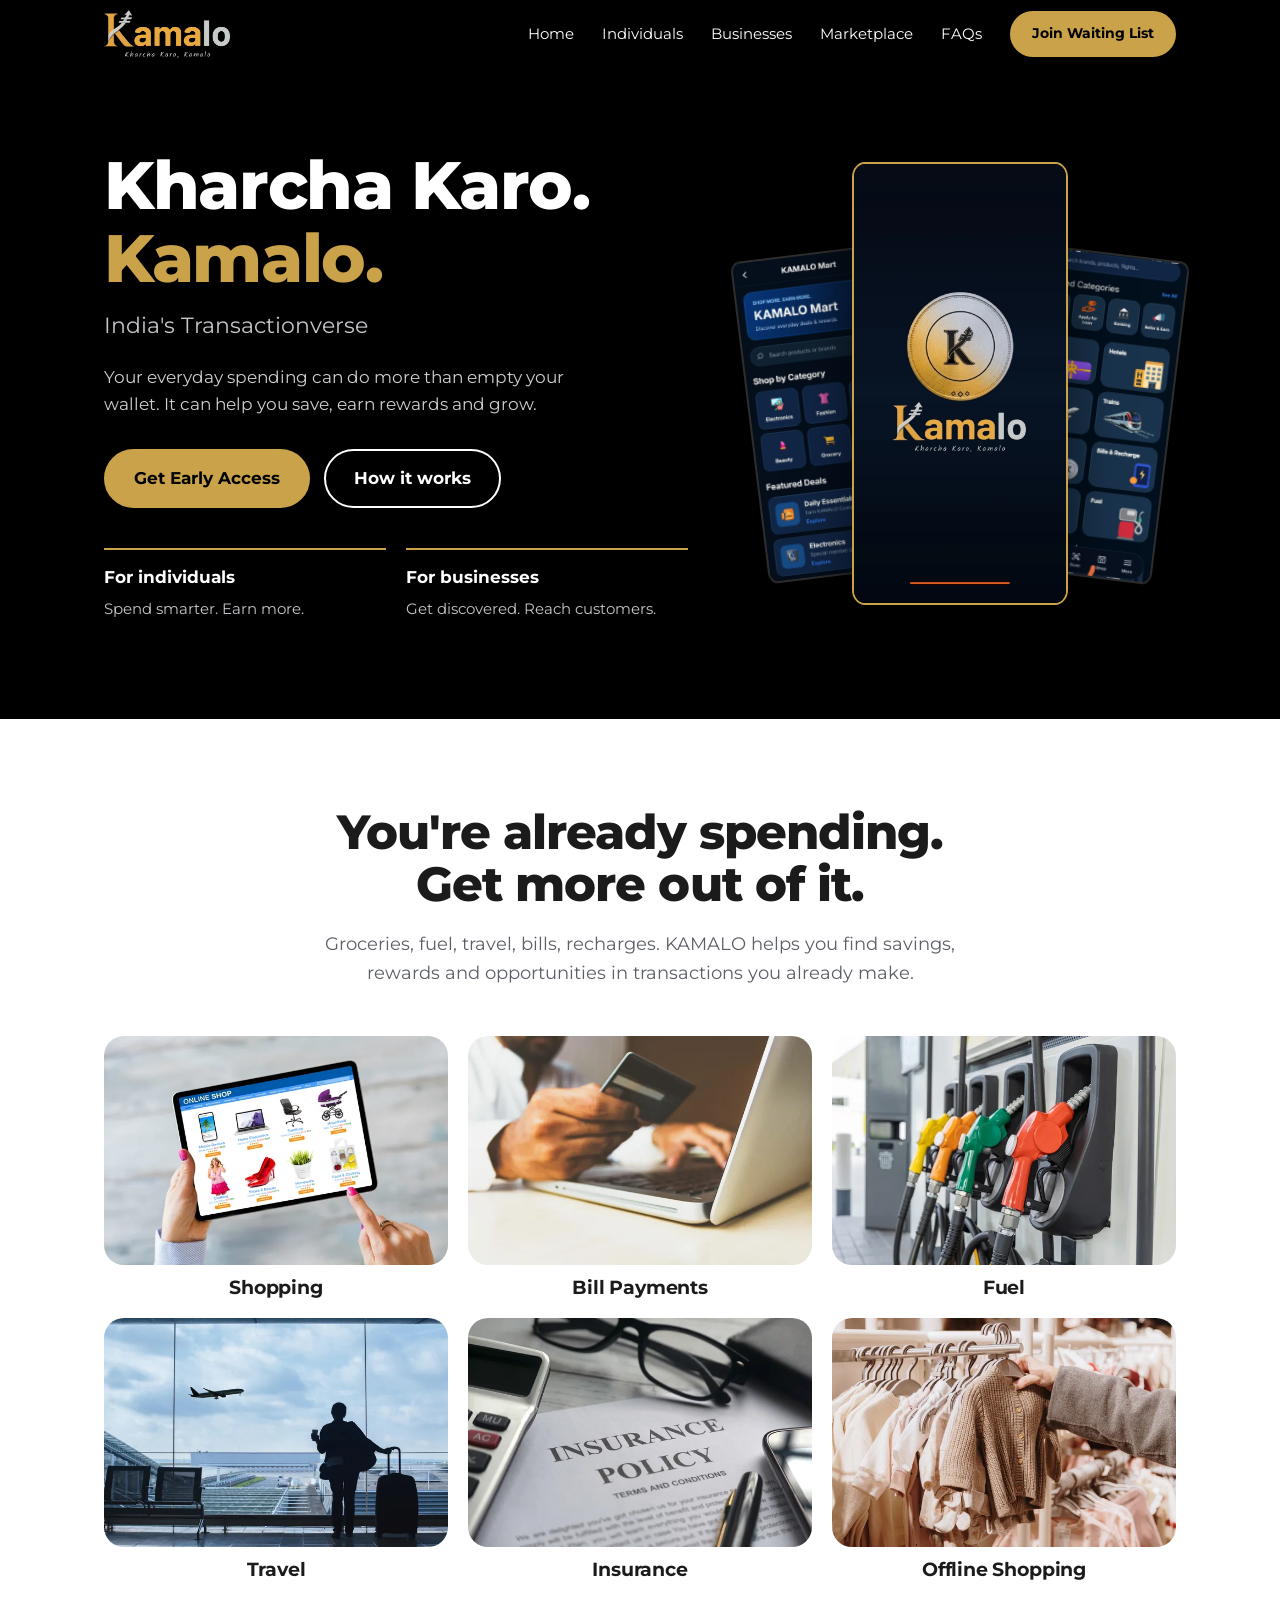
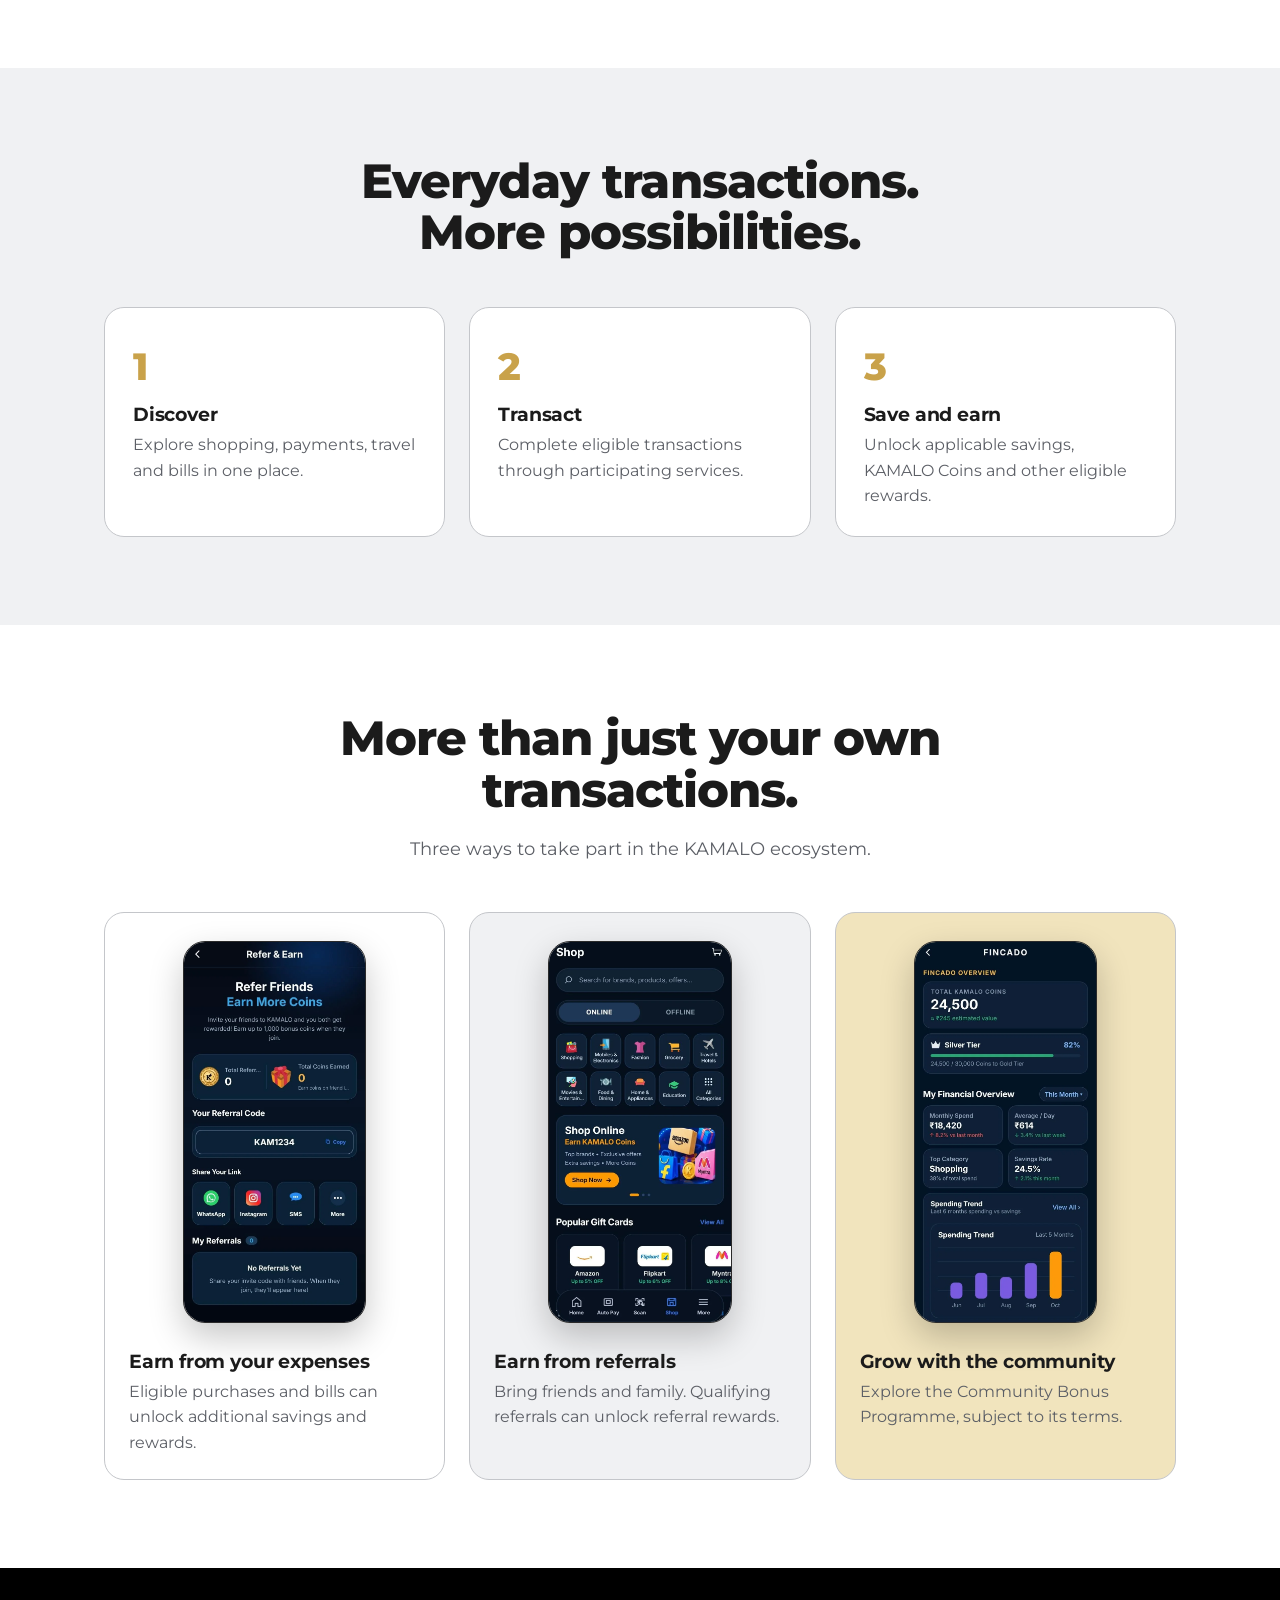
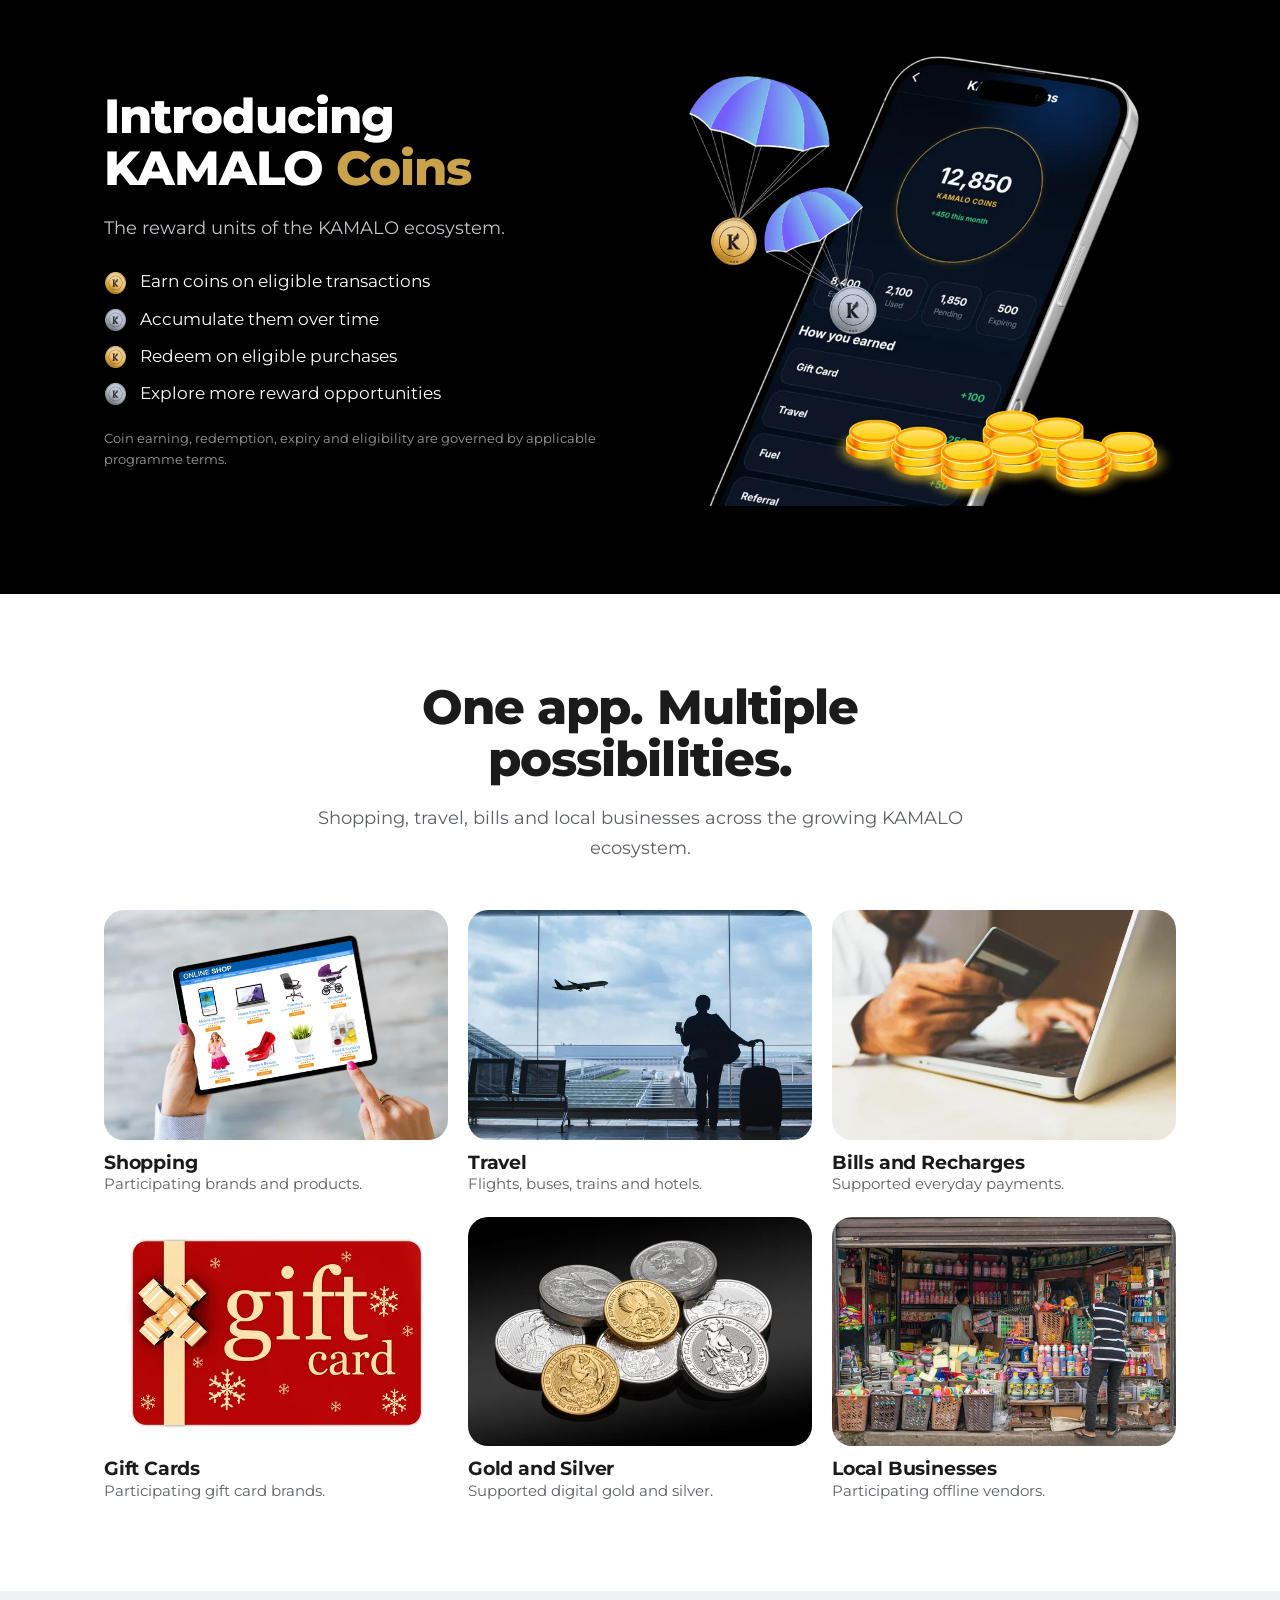
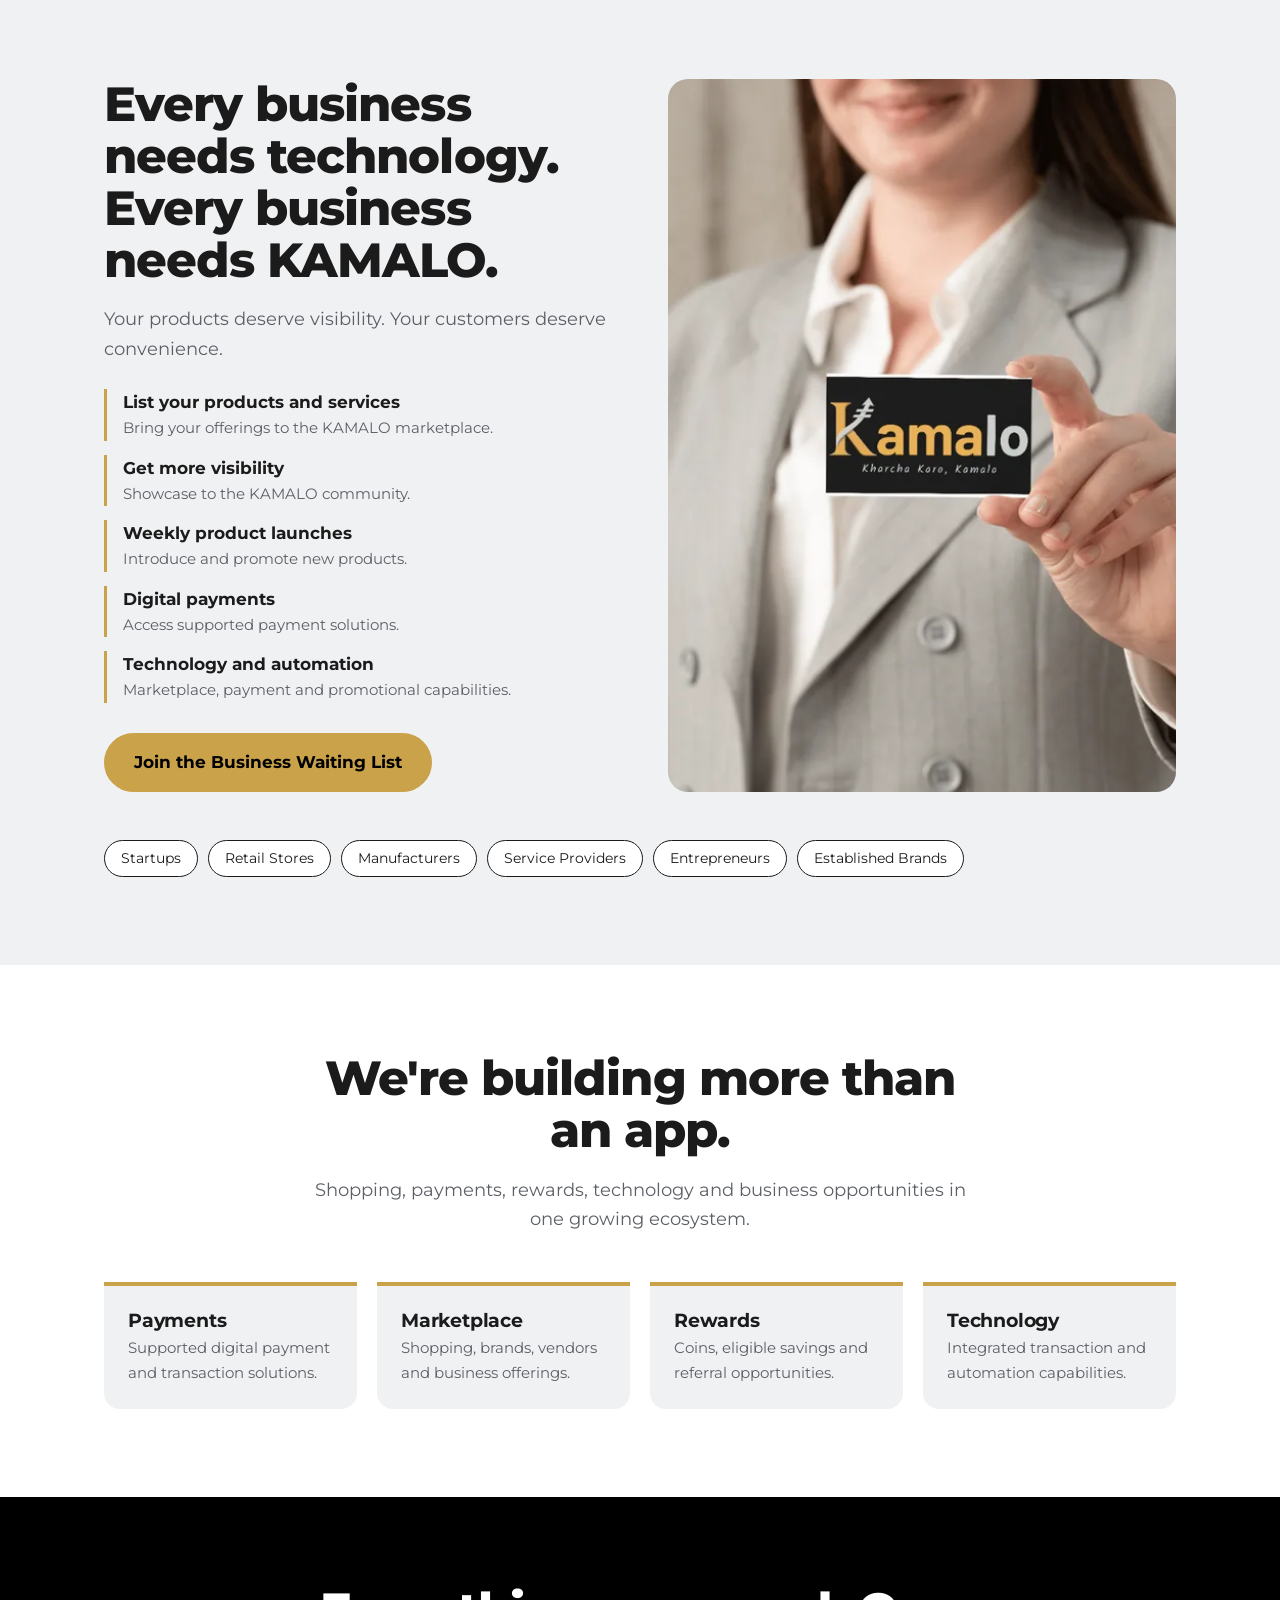
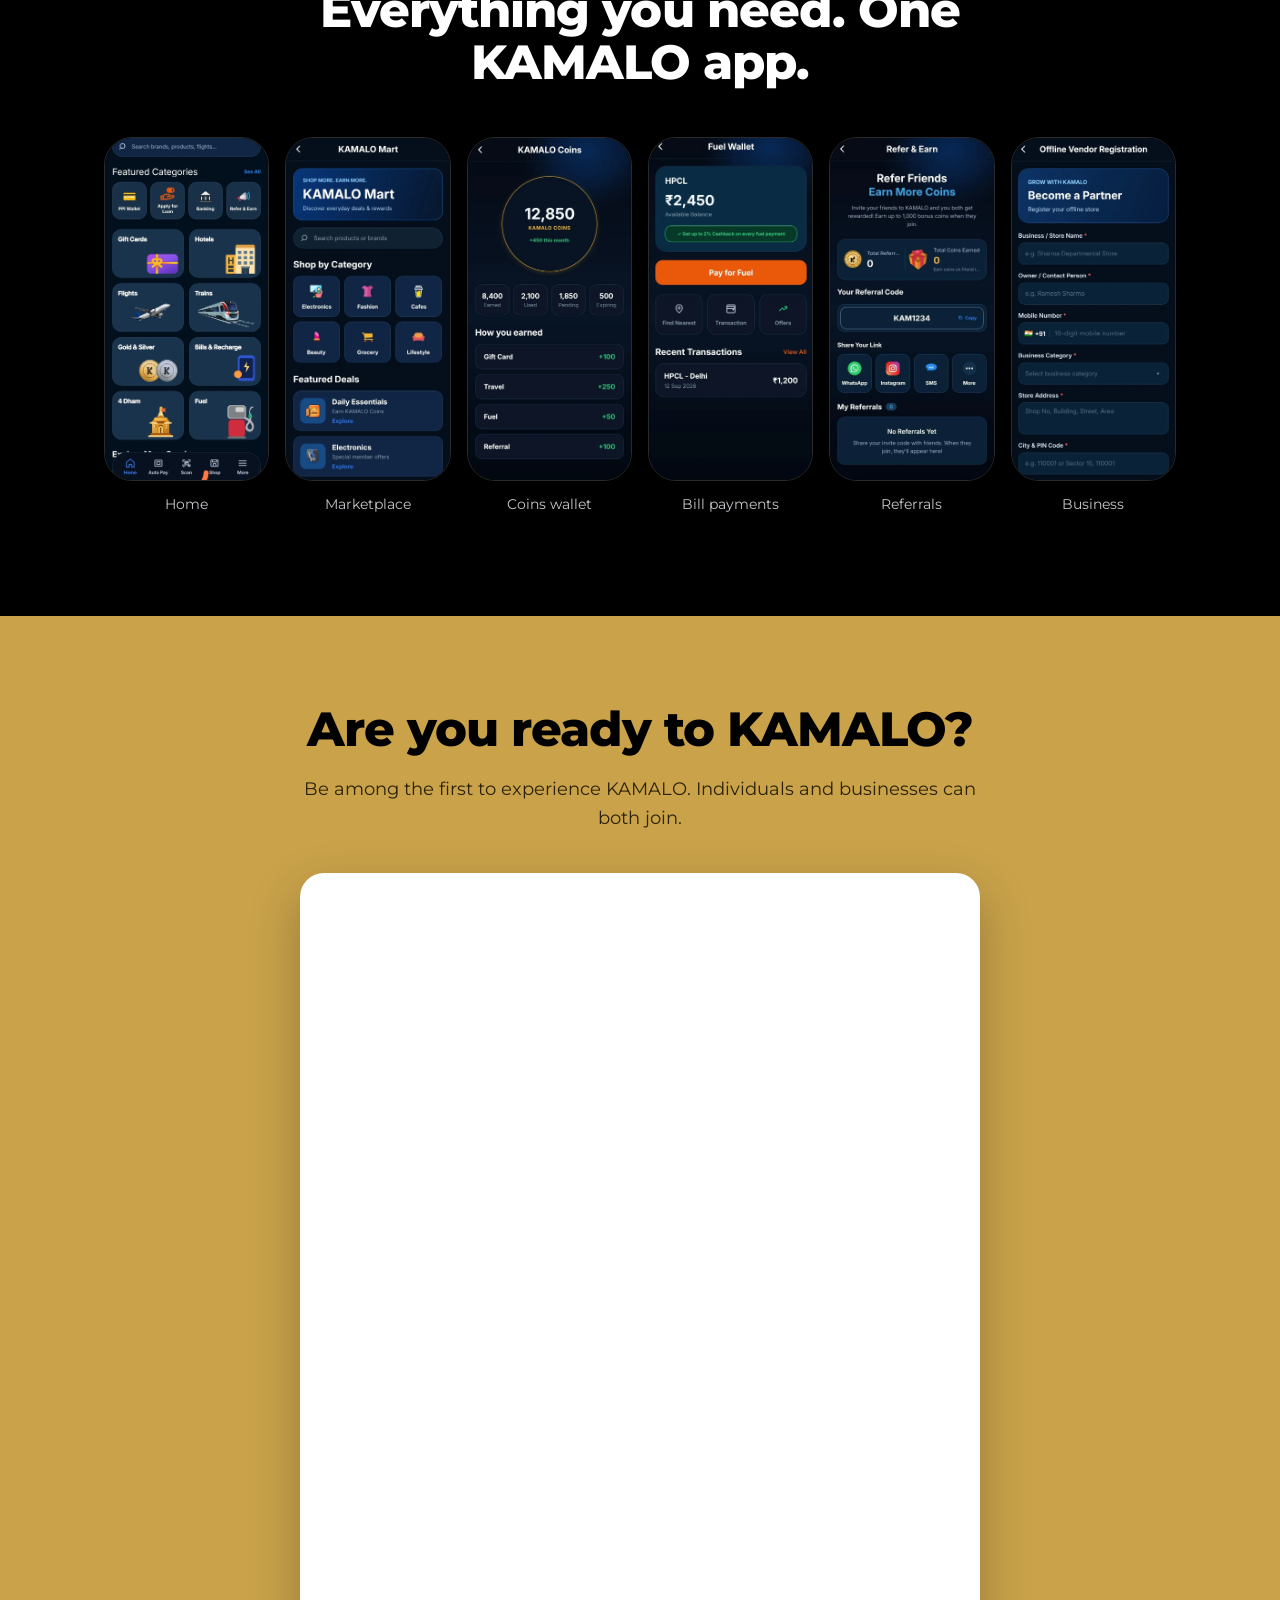
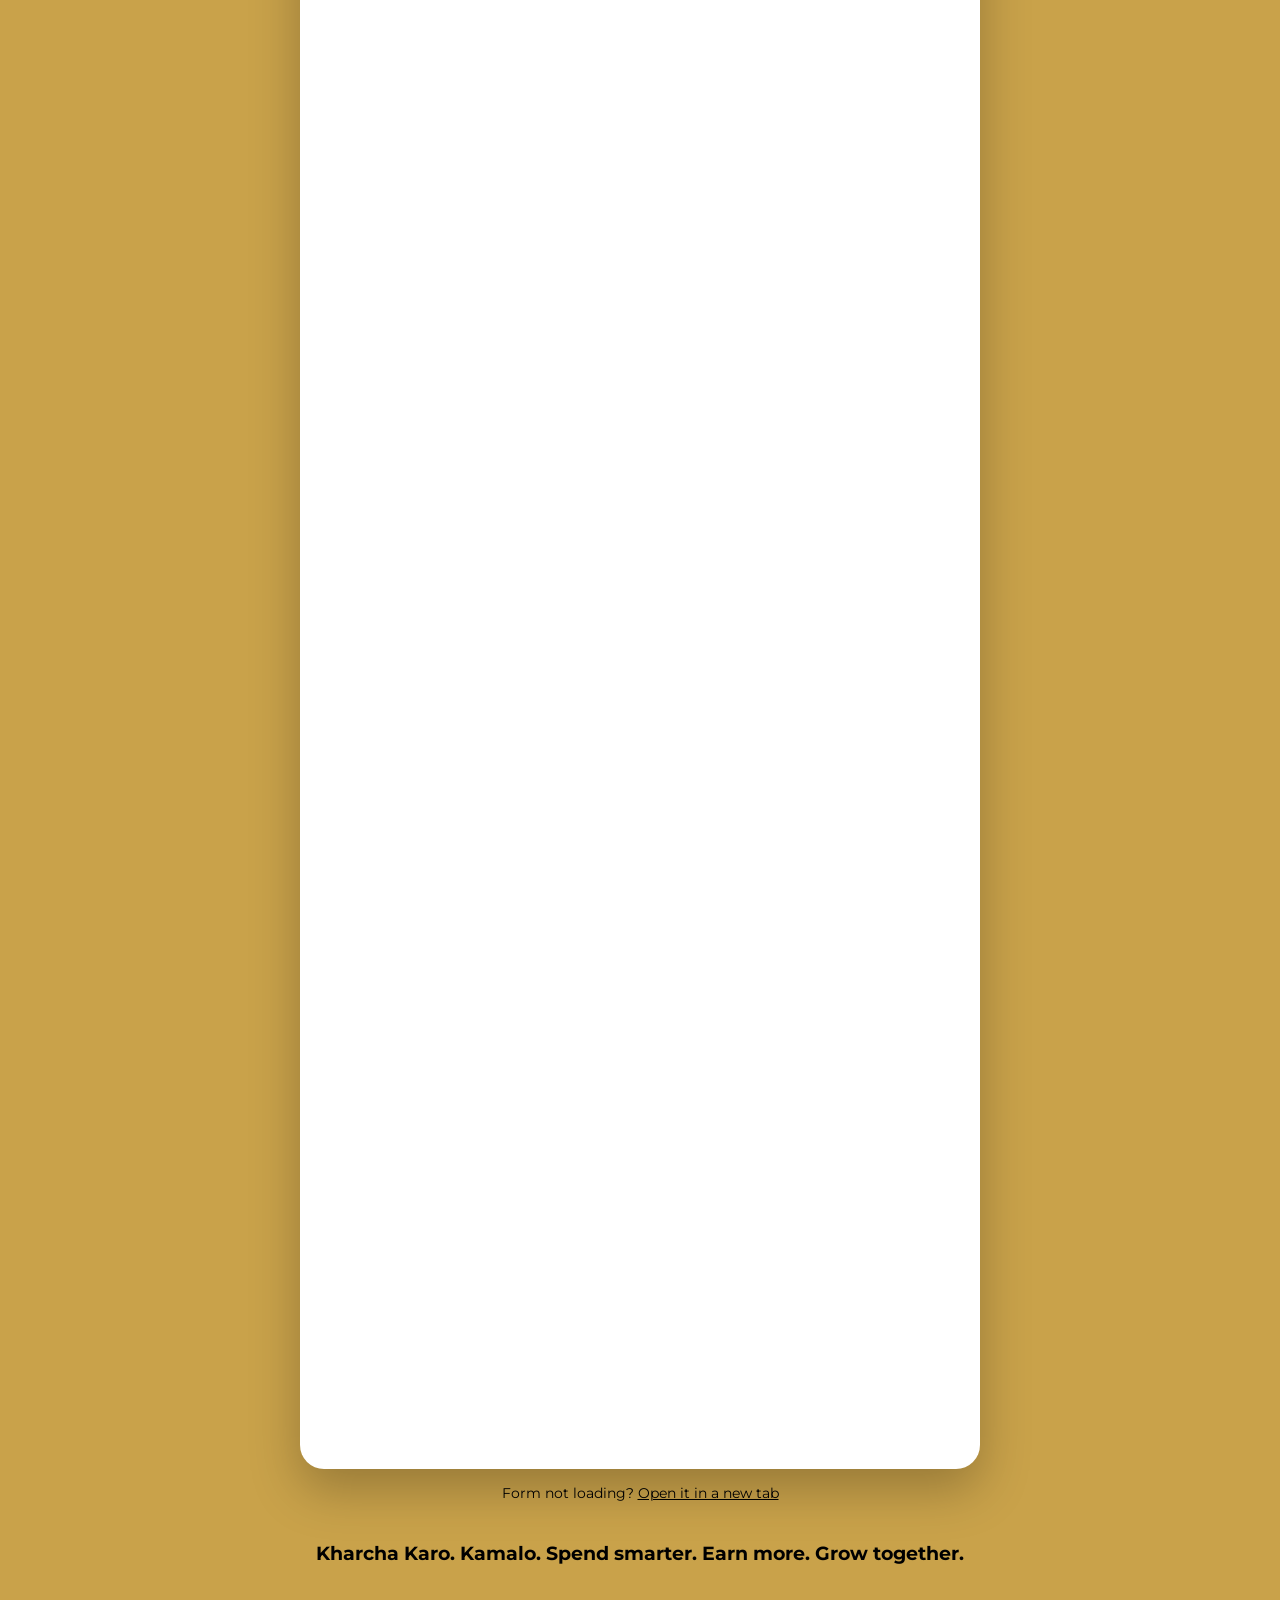
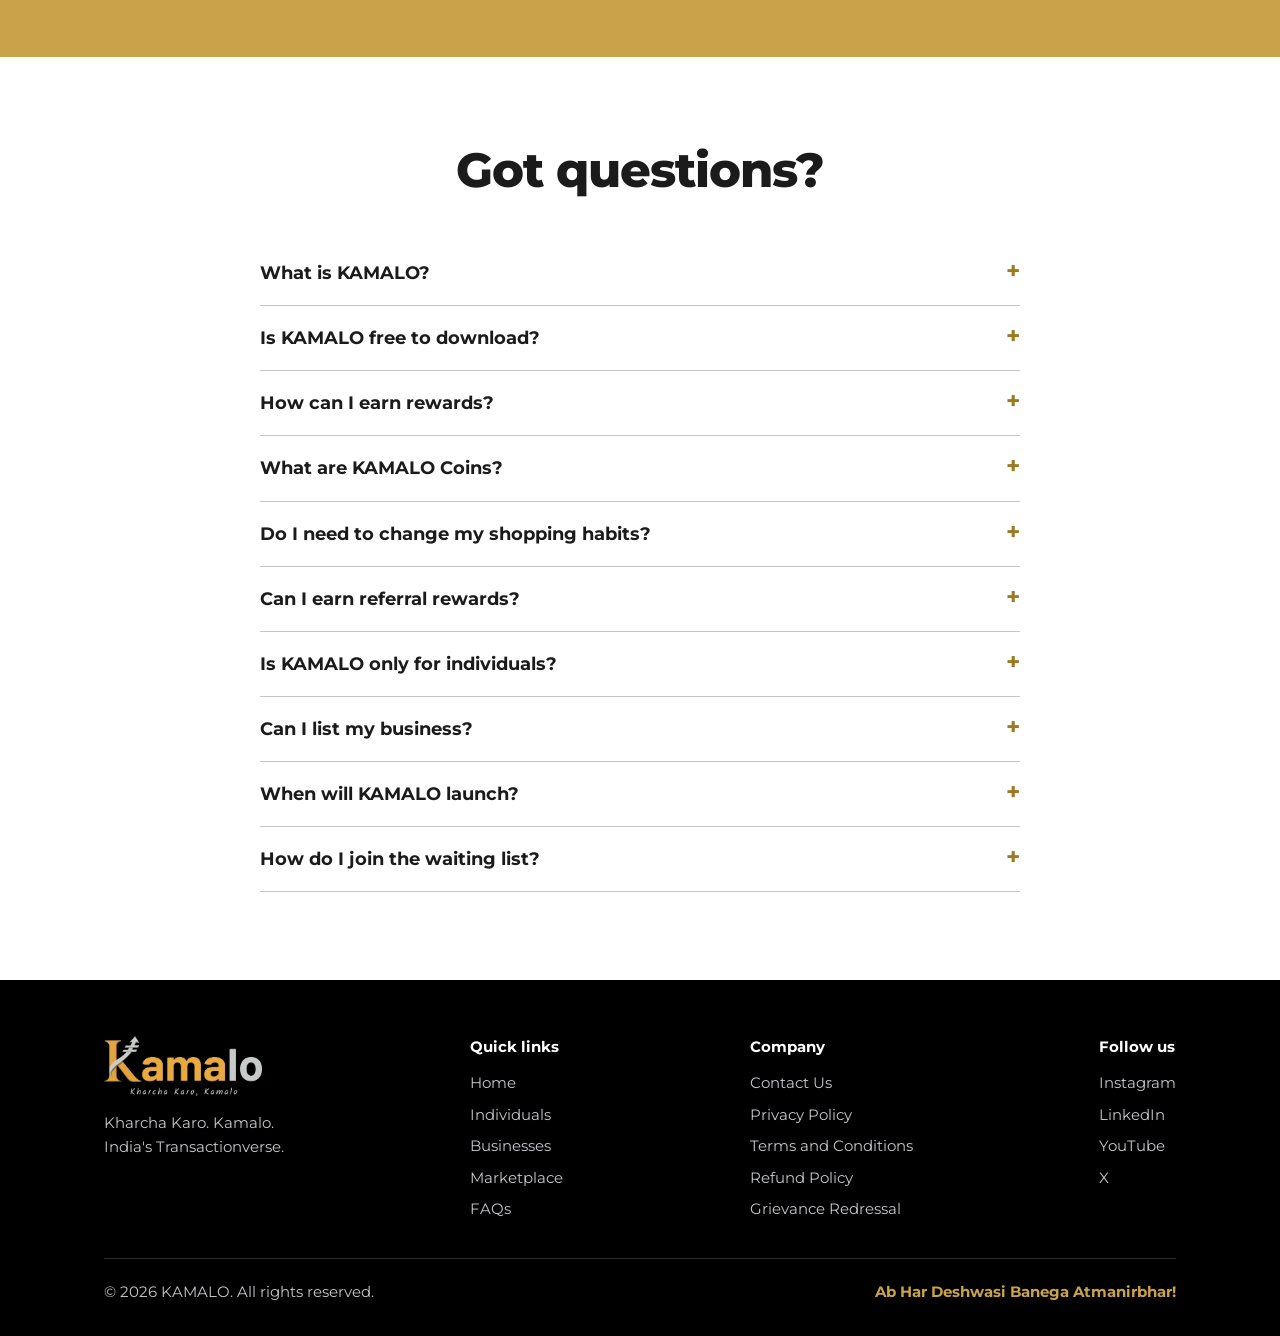
==== index.html @ 67b0d648 "Initial commit" ====
<!DOCTYPE html>
<html lang="en">
<head>
<meta charset="utf-8">
<meta name="viewport" content="width=device-width, initial-scale=1">
<title>KAMALO – Kharcha Karo. Kamalo.</title>
<meta name="description" content="KAMALO – India's Transactionverse. Join the waiting list.">
<meta name="theme-color" content="#000000">
<link rel="icon" href="assets/icons/favicon.ico" sizes="any">
<link rel="icon" type="image/png" sizes="32x32" href="assets/icons/favicon-32.png">
<link rel="icon" type="image/png" sizes="16x16" href="assets/icons/favicon-16.png">
<link rel="apple-touch-icon" href="assets/icons/apple-touch-icon.png">
<link rel="manifest" href="site.webmanifest">
<link rel="preconnect" href="https://fonts.googleapis.com">
<link rel="preconnect" href="https://fonts.gstatic.com" crossorigin>
<link href="https://fonts.googleapis.com/css2?family=Montserrat:wght@400;500;700;800&display=swap" rel="stylesheet">
<link rel="stylesheet" href="css/style.css">
</head>
<body>

<nav>
  <div class="wrap">
    <a href="#home" class="logo"><img src="assets/logo/logo.webp" alt="KAMALO – Kharcha Karo, Kamalo" width="127" height="48"></a>
    <ul>
      <li><a href="#home">Home</a></li>
      <li><a href="#individuals">Individuals</a></li>
      <li><a href="#businesses">Businesses</a></li>
      <li><a href="#marketplace">Marketplace</a></li>
      <li><a href="#faqs">FAQs</a></li>
      <li><a href="https://forms.gle/tkma7Py9DdzDe2rZ7" target="_blank" rel="noopener" class="btn">Join Waiting List</a></li>
    </ul>
  </div>
</nav>

<main>
<!-- HERO -->
<header class="hero dark" id="home">
  <div class="wrap grid">
    <div>
      <h1>Kharcha Karo. <span>Kamalo.</span></h1>
      <p class="sub">India's Transactionverse</p>
      <p>Your everyday spending can do more than empty your wallet. It can help you save, earn rewards and grow.</p>
      <div class="cta">
        <a href="https://forms.gle/tkma7Py9DdzDe2rZ7" target="_blank" rel="noopener" class="btn">Get Early Access</a>
        <a href="#how" class="btn ghost">How it works</a>
      </div>
      <div class="two">
        <div><b>For individuals</b><span>Spend smarter. Earn more.</span></div>
        <div><b>For businesses</b><span>Get discovered. Reach customers.</span></div>
      </div>
    </div>
    <div class="hero-phones">
      <img class="p p1" src="assets/images/screenshots/marketplace.webp" alt="KAMALO Mart screen" width="720" height="1521">
      <img class="p p3" src="assets/images/screenshots/home.webp" alt="KAMALO home screen" width="720" height="1526">
      <img class="p p2" src="assets/images/screenshots/splash.webp" alt="KAMALO app" width="720" height="1490">
    </div>
  </div>
</header>

<!-- BIG IDEA -->
<section id="individuals">
  <div class="wrap center">
    <h2>You're already spending. Get more out of it.</h2>
    <p class="lead">Groceries, fuel, travel, bills, recharges. KAMALO helps you find savings, rewards and opportunities in transactions you already make.</p>
    <div class="cats">
      <div class="cat"><img src="assets/images/services/online-shopping.webp" alt="Shopping" loading="lazy"><h3>Shopping</h3></div>
      <div class="cat"><img src="assets/images/services/bill-payments.webp" alt="Bill Payments" loading="lazy"><h3>Bill Payments</h3></div>
      <div class="cat"><img src="assets/images/services/fuel.webp" alt="Fuel" loading="lazy"><h3>Fuel</h3></div>
      <div class="cat"><img src="assets/images/services/travel.webp" alt="Travel" loading="lazy"><h3>Travel</h3></div>
      <div class="cat"><img src="assets/images/services/insurance.webp" alt="Insurance" loading="lazy"><h3>Insurance</h3></div>
      <div class="cat"><img src="assets/images/services/offline-shopping.webp" alt="Offline Shopping" loading="lazy"><h3>Offline Shopping</h3></div>
    </div>
  </div>
</section>

<!-- HOW IT WORKS -->
<section class="steps" id="how">
  <div class="wrap center">
    <h2>Everyday transactions. More possibilities.</h2>
    <div class="stepgrid" style="text-align:left">
      <div class="step"><i>1</i><h3>Discover</h3><p>Explore shopping, payments, travel and bills in one place.</p></div>
      <div class="step"><i>2</i><h3>Transact</h3><p>Complete eligible transactions through participating services.</p></div>
      <div class="step"><i>3</i><h3>Save and earn</h3><p>Unlock applicable savings, KAMALO Coins and other eligible rewards.</p></div>
    </div>
  </div>
</section>

<!-- THREE WAYS -->
<section>
  <div class="wrap center">
    <h2>More than just your own transactions.</h2>
    <p class="lead">Three ways to take part in the KAMALO ecosystem.</p>
    <div class="ways" style="text-align:left">
      <div class="way"><img src="assets/images/screenshots/refer-and-earn.webp" alt="Refer and Earn screen" width="720" height="1500" loading="lazy"><div class="t"><h3>Earn from your expenses</h3><p>Eligible purchases and bills can unlock additional savings and rewards.</p></div></div>
      <div class="way"><img src="assets/images/screenshots/shop.webp" alt="KAMALO shop screen" width="720" height="1500" loading="lazy"><div class="t"><h3>Earn from referrals</h3><p>Bring friends and family. Qualifying referrals can unlock referral rewards.</p></div></div>
      <div class="way"><img src="assets/images/screenshots/fincado.webp" alt="Fincado financial overview screen" width="720" height="1500" loading="lazy"><div class="t"><h3>Grow with the community</h3><p>Explore the Community Bonus Programme, subject to its terms.</p></div></div>
    </div>
  </div>
</section>

<!-- COINS -->
<section class="coins dark">
  <div class="wrap grid">
    <div>
      <h2>Introducing KAMALO <span>Coins</span></h2>
      <p class="lead">The reward units of the KAMALO ecosystem.</p>
      <ul class="ticks">
        <li>Earn coins on eligible transactions</li>
        <li>Accumulate them over time</li>
        <li>Redeem on eligible purchases</li>
        <li>Explore more reward opportunities</li>
      </ul>
      <p class="fine">Coin earning, redemption, expiry and eligibility are governed by applicable programme terms.</p>
    </div>
    <img class="coin-art" src="assets/images/sections/coins-illustration.webp" alt="KAMALO Coins on the app wallet" loading="lazy">
  </div>
</section>

<!-- MARKETPLACE -->
<section id="marketplace">
  <div class="wrap center">
    <h2>One app. Multiple possibilities.</h2>
    <p class="lead">Shopping, travel, bills and local businesses across the growing KAMALO ecosystem.</p>
    <div class="mkt">
      <div><img src="assets/images/services/online-shopping.webp" alt="Shopping" loading="lazy"><h3>Shopping</h3><p>Participating brands and products.</p></div>
      <div><img src="assets/images/services/travel.webp" alt="Travel" loading="lazy"><h3>Travel</h3><p>Flights, buses, trains and hotels.</p></div>
      <div><img src="assets/images/services/bill-payments.webp" alt="Bills and Recharges" loading="lazy"><h3>Bills and Recharges</h3><p>Supported everyday payments.</p></div>
      <div><img src="assets/images/services/gift-cards.webp" alt="Gift Cards" loading="lazy"><h3>Gift Cards</h3><p>Participating gift card brands.</p></div>
      <div><img src="assets/images/services/gold-silver.webp" alt="Gold and Silver" loading="lazy"><h3>Gold and Silver</h3><p>Supported digital gold and silver.</p></div>
      <div><img src="assets/images/services/local-business.webp" alt="Local Businesses" loading="lazy"><h3>Local Businesses</h3><p>Participating offline vendors.</p></div>
    </div>
  </div>
</section>

<!-- BUSINESSES -->
<section class="biz" id="businesses">
  <div class="wrap">
    <div class="grid">
      <div>
        <h2>Every business needs technology. Every business needs KAMALO.</h2>
        <p class="lead">Your products deserve visibility. Your customers deserve convenience.</p>
        <ul class="bl">
          <li><b>List your products and services</b><span>Bring your offerings to the KAMALO marketplace.</span></li>
          <li><b>Get more visibility</b><span>Showcase to the KAMALO community.</span></li>
          <li><b>Weekly product launches</b><span>Introduce and promote new products.</span></li>
          <li><b>Digital payments</b><span>Access supported payment solutions.</span></li>
          <li><b>Technology and automation</b><span>Marketplace, payment and promotional capabilities.</span></li>
        </ul>
        <p style="margin-top:30px"><a href="https://forms.gle/tkma7Py9DdzDe2rZ7" target="_blank" rel="noopener" class="btn">Join the Business Waiting List</a></p>
      </div>
      <img class="biz-img" src="assets/images/sections/business-owner.webp" alt="Business owner holding a KAMALO card" loading="lazy">
    </div>
    <div class="tags">
      <span>Startups</span><span>Retail Stores</span><span>Manufacturers</span><span>Service Providers</span><span>Entrepreneurs</span><span>Established Brands</span>
    </div>
  </div>
</section>

<!-- WHY -->
<section>
  <div class="wrap center">
    <h2>We're building more than an app.</h2>
    <p class="lead">Shopping, payments, rewards, technology and business opportunities in one growing ecosystem.</p>
    <div class="pillars" style="text-align:left">
      <div class="pillar"><h3>Payments</h3><p>Supported digital payment and transaction solutions.</p></div>
      <div class="pillar"><h3>Marketplace</h3><p>Shopping, brands, vendors and business offerings.</p></div>
      <div class="pillar"><h3>Rewards</h3><p>Coins, eligible savings and referral opportunities.</p></div>
      <div class="pillar"><h3>Technology</h3><p>Integrated transaction and automation capabilities.</p></div>
    </div>
  </div>
</section>

<!-- APP SHOWCASE -->
<section class="showcase dark">
  <div class="wrap center">
    <h2>Everything you need. One KAMALO app.</h2>
    <div class="phones">
      <div class="phone"><img src="assets/images/screenshots/home.webp" alt="Home screen" width="720" height="1500" loading="lazy">Home</div>
      <div class="phone"><img src="assets/images/screenshots/marketplace.webp" alt="Marketplace screen" width="720" height="1500" loading="lazy">Marketplace</div>
      <div class="phone"><img src="assets/images/screenshots/coins-wallet.webp" alt="Coins wallet screen" width="720" height="1500" loading="lazy">Coins wallet</div>
      <div class="phone"><img src="assets/images/screenshots/bill-payment.webp" alt="Bill payments screen" width="720" height="1500" loading="lazy">Bill payments</div>
      <div class="phone"><img src="assets/images/screenshots/refer-and-earn.webp" alt="Referrals screen" width="720" height="1500" loading="lazy">Referrals</div>
      <div class="phone"><img src="assets/images/screenshots/business-vendor.webp" alt="Business screen" width="720" height="1500" loading="lazy">Business</div>
    </div>
  </div>
</section>

<!-- JOIN -->
<section class="join" id="join">
  <div class="wrap center">
    <h2>Are you ready to KAMALO?</h2>
    <p class="lead">Be among the first to experience KAMALO. Individuals and businesses can both join.</p>
    <div class="formcard">
      <iframe src="https://docs.google.com/forms/d/e/1FAIpQLSchPHztyqHpjsd-oFa03iCa9Rmhkdvzzq2wJRzVkqLE3O0q4g/viewform?embedded=true" title="KAMALO waiting list form" loading="lazy">Loading…</iframe>
    </div>
    <p class="alt">Form not loading? <a href="https://forms.gle/tkma7Py9DdzDe2rZ7" target="_blank" rel="noopener">Open it in a new tab</a></p>
    <p class="tag">Kharcha Karo. Kamalo. Spend smarter. Earn more. Grow together.</p>
  </div>
</section>

<!-- FAQ -->
<section id="faqs">
  <div class="wrap center">
    <h2>Got questions?</h2>
    <div class="faq" style="text-align:left">
      <details><summary>What is KAMALO?</summary><p>KAMALO is India's Transactionverse: one ecosystem for shopping, payments, rewards and business opportunities.</p></details>
      <details><summary>Is KAMALO free to download?</summary><p>Joining the waiting list is free. Details will be shared at launch.</p></details>
      <details><summary>How can I earn rewards?</summary><p>Eligible transactions on participating services can unlock savings, KAMALO Coins and other rewards, subject to programme terms.</p></details>
      <details><summary>What are KAMALO Coins?</summary><p>Reward units you can earn on eligible activity and redeem on qualifying purchases. Earning, redemption and expiry follow applicable terms.</p></details>
      <details><summary>Do I need to change my shopping habits?</summary><p>No. KAMALO is built around transactions you already make.</p></details>
      <details><summary>Can I earn referral rewards?</summary><p>Qualifying referrals can unlock referral rewards, subject to programme terms.</p></details>
      <details><summary>Is KAMALO only for individuals?</summary><p>No. Startups, shops, manufacturers, service providers and established brands can join too.</p></details>
      <details><summary>Can I list my business?</summary><p>Yes. Join the waiting list as a business and we'll reach out as onboarding opens.</p></details>
      <details><summary>When will KAMALO launch?</summary><p>Launch details will be shared with waiting-list members first.</p></details>
      <details><summary>How do I join the waiting list?</summary><p>Fill in the form above. It takes less than a minute.</p></details>
    </div>
  </div>
</section>

</main>

<!-- FOOTER -->
<footer>
  <div class="wrap">
    <div class="top">
      <div>
        <a href="#home" class="logo"><img src="assets/logo/logo.webp" alt="KAMALO" width="127" height="48"></a>
        <p class="tl">Kharcha Karo. Kamalo.<br>India's Transactionverse.</p>
      </div>
      <div>
        <h4>Quick links</h4>
        <ul>
          <li><a href="#home">Home</a></li>
          <li><a href="#individuals">Individuals</a></li>
          <li><a href="#businesses">Businesses</a></li>
          <li><a href="#marketplace">Marketplace</a></li>
          <li><a href="#faqs">FAQs</a></li>
        </ul>
      </div>
      <div>
        <h4>Company</h4>
                <ul>
          <li><a href="pages/contact.html">Contact Us</a></li>
          <li><a href="pages/privacy-policy.html">Privacy Policy</a></li>
          <li><a href="pages/terms-and-conditions.html">Terms and Conditions</a></li>
          <li><a href="pages/refund-policy.html">Refund Policy</a></li>
          <li><a href="pages/grievance-redressal.html">Grievance Redressal</a></li>
        </ul>
      </div>
      <div>
        <h4>Follow us</h4>
        <ul>
          <li><a href="https://www.instagram.com/kamalgirdhar/" target="_blank" rel="noopener">Instagram</a></li>
          <li><a href="https://www.linkedin.com/in/kamal-girdhar/" target="_blank" rel="noopener">LinkedIn</a></li>
          <li><a href="https://www.youtube.com/@thekamalgirdhar" target="_blank" rel="noopener">YouTube</a></li>
          <li><a href="https://x.com/kamalgirdhar" target="_blank" rel="noopener">X</a></li>
        </ul>
      </div>
    </div>
    <div class="bot">
      <span>© <span id="year">2026</span> KAMALO. All rights reserved.</span>
      <b>Ab Har Deshwasi Banega Atmanirbhar!</b>
    </div>
  </div>
</footer>

<script src="js/script.js" defer></script>
</body>
</html>
---- css/style.css ----
:root{
  --gold:#C9A24A; --gold-d:#9C7A24; --gold-l:#F1E4BD;
  --silver:#C4C6CA; --silver-l:#F0F1F3;
  --black:#000; --white:#fff; --ink:#1b1b1b; --mute:#5c5f66;
  --head:"Montserrat","Helvetica Neue",Arial,sans-serif;
  --body:"Montserrat","Helvetica Neue",Arial,sans-serif;
}
*{box-sizing:border-box;margin:0;padding:0}
html{scroll-behavior:smooth;scroll-padding-top:72px}
body{font-family:var(--body);color:var(--ink);background:var(--white);line-height:1.6;font-size:17px}
img{max-width:100%;height:auto;display:block}
a{color:inherit;text-decoration:none}
:focus-visible{outline:3px solid var(--gold);outline-offset:3px}
.wrap{max-width:1120px;margin:0 auto;padding:0 24px}
section{padding:88px 0}
h1,h2,h3{font-family:var(--head);line-height:1.08;letter-spacing:-.02em}
h1{font-size:clamp(2.2rem,5.4vw,4.2rem);font-weight:800}
h2{font-size:clamp(1.9rem,4vw,3rem);font-weight:800;max-width:20ch}
h3{font-size:1.2rem;font-weight:700;letter-spacing:-.01em}
p.lead{font-size:1.15rem;color:var(--mute);max-width:56ch;margin-top:18px}
.center{text-align:center}.center h2,.center p.lead{margin-left:auto;margin-right:auto}

/* buttons */
.btn{display:inline-block;background:var(--gold);color:var(--black);font-weight:700;padding:14px 28px;border-radius:999px;border:2px solid var(--gold);transition:background .2s,color .2s}
.btn:hover{background:var(--black);color:var(--gold)}
.btn.ghost{background:transparent;color:inherit;border-color:currentColor}
.btn.ghost:hover{background:var(--gold);color:var(--black);border-color:var(--gold)}

/* nav */
nav{position:sticky;top:0;z-index:10;background:var(--black);color:var(--white)}
nav .wrap{display:flex;align-items:center;justify-content:space-between;height:68px}
.logo{display:inline-block;line-height:0}
.logo img{height:48px;width:auto}
nav ul{display:flex;gap:28px;list-style:none;align-items:center;font-size:.95rem}
nav ul a:not(.btn):hover{color:var(--gold)}
nav .btn{padding:9px 20px;font-size:.9rem}
@media(max-width:860px){nav ul li:not(:last-child){display:none}}


/* hero */
.hero{background:var(--black);color:var(--white);padding:80px 0 96px}
.hero .grid{display:grid;grid-template-columns:1.15fr .85fr;gap:56px;align-items:center}
.hero h1 span{color:var(--gold)}
.hero .sub{font-family:var(--head);font-size:1.4rem;color:var(--silver);margin:14px 0 20px}
.hero p{color:#cfcfd2;max-width:46ch}
.hero .cta{margin-top:30px;display:flex;gap:14px;flex-wrap:wrap}
.two{display:grid;grid-template-columns:1fr 1fr;gap:20px;margin-top:40px}
.two div{border-top:2px solid var(--gold);padding-top:14px}
.two b{display:block;font-family:var(--head);font-size:1.05rem;color:var(--white);margin-bottom:4px}
.two span{font-size:.92rem;color:var(--silver)}
@media(max-width:860px){.hero .grid{grid-template-columns:1fr}.two{grid-template-columns:1fr}}

/* categories */
.cats{display:grid;grid-template-columns:repeat(3,1fr);gap:20px;margin-top:48px}
.cat img,.mkt>div>img{width:100%;aspect-ratio:3/2;object-fit:cover;border-radius:20px}
.cat h3{margin-top:12px}
@media(max-width:760px){.cats{grid-template-columns:1fr 1fr}}

/* steps */
.steps{background:var(--silver-l)}
.stepgrid{display:grid;grid-template-columns:repeat(3,1fr);gap:24px;margin-top:48px}
.step{background:var(--white);border-radius:20px;padding:28px;border:1px solid var(--silver);position:relative}
.step i{font-style:normal;font-family:var(--head);font-weight:800;font-size:2.4rem;color:var(--gold)}
.step h3{margin:6px 0 8px}
.step p{color:var(--mute);font-size:.98rem}
@media(max-width:860px){.stepgrid{grid-template-columns:1fr}}

/* three ways */
.ways{display:grid;grid-template-columns:repeat(3,1fr);gap:24px;margin-top:48px}
.way{border-radius:20px;overflow:hidden;border:1px solid var(--silver);display:flex;flex-direction:column}
.way>img{width:clamp(150px,54%,210px);aspect-ratio:720/1500;object-fit:cover;background:#000;margin:28px auto 4px;border-radius:22px;border:1px solid #2a2a2a;box-shadow:0 14px 34px rgba(0,0,0,.22)}
.way div.t{padding:24px}
.way p{color:var(--mute);font-size:.98rem;margin-top:8px}
.way:nth-child(1){background:var(--white)}
.way:nth-child(2){background:var(--silver-l)}
.way:nth-child(3){background:var(--gold-l)}
@media(max-width:860px){.ways{grid-template-columns:1fr}}

/* coins */
.coins{background:var(--black);color:var(--white)}
.coins .grid,.biz .grid{display:grid;grid-template-columns:1fr 1fr;gap:56px;align-items:center}
.coins h2 span{color:var(--gold)}
.coins p.lead{color:var(--silver)}
.ticks{list-style:none;margin-top:26px;display:grid;gap:10px}
.ticks li{padding-left:36px;position:relative}
.ticks li::before{content:"";position:absolute;left:0;top:.2em;width:22px;height:22px;background:url(../assets/icons/coin-gold.webp) center/contain no-repeat}
.ticks li:nth-child(even)::before{background-image:url(../assets/icons/coin-silver.webp)}
.fine{font-size:.8rem;color:var(--mute);margin-top:22px;max-width:60ch}
.dark .fine,.coins .fine{color:#9a9a9f}
@media(max-width:860px){.coins .grid,.biz .grid{grid-template-columns:1fr}}

/* marketplace */
.mkt{display:grid;grid-template-columns:repeat(3,1fr);gap:20px;margin-top:48px;text-align:left}
.mkt h3{margin-top:12px}
.mkt p{color:var(--mute);font-size:.95rem}
@media(max-width:760px){.mkt{grid-template-columns:1fr 1fr}}

/* business */
.biz{background:var(--silver-l)}
.bl{list-style:none;margin-top:26px;display:grid;gap:14px}
.bl li{border-left:3px solid var(--gold);padding-left:16px}
.bl b{font-family:var(--head)}
.bl span{display:block;color:var(--mute);font-size:.95rem}
.tags{display:flex;flex-wrap:wrap;gap:10px;margin-top:48px}
.tags span{border:1px solid var(--ink);border-radius:999px;padding:6px 16px;font-size:.9rem;background:var(--white)}

/* pillars */
.pillars{display:grid;grid-template-columns:repeat(4,1fr);gap:20px;margin-top:48px}
.pillar{border-top:4px solid var(--gold);background:var(--silver-l);padding:24px;border-radius:0 0 16px 16px}
.pillar p{color:var(--mute);font-size:.95rem;margin-top:6px}
@media(max-width:860px){.pillars{grid-template-columns:1fr 1fr}}
@media(max-width:520px){.pillars{grid-template-columns:1fr}}

/* app showcase */
.showcase{background:var(--black);color:var(--white)}
.showcase p.lead{color:var(--silver)}
.phones{display:flex;gap:16px;margin-top:48px;overflow-x:auto;scroll-snap-type:x mandatory;padding-bottom:12px}
.phone{flex:1 0 160px;scroll-snap-align:center;text-align:center;font-size:.9rem;color:var(--silver)}
.phone img{width:100%;aspect-ratio:720/1500;object-fit:cover;border-radius:28px;border:1px solid #2a2a2a;margin-bottom:12px}

/* join */
.join{background:var(--gold);color:var(--black)}
.join h2{max-width:none}
.join p.lead{color:#2b2208}
.formcard{background:var(--white);border-radius:24px;max-width:680px;margin:40px auto 0;padding:20px;box-shadow:0 20px 50px rgba(0,0,0,.25)}
.formcard iframe{display:block;width:100%;height:2156px;border:0}
@media(max-width:640px){.formcard{padding:8px;border-radius:18px}.formcard iframe{height:2500px}}
.join .alt{font-size:.85rem;margin-top:14px}
.join .alt a{text-decoration:underline}
.join .tag{font-family:var(--head);font-weight:700;margin-top:34px;font-size:1.2rem}

/* faq */
.faq{max-width:760px;margin:44px auto 0}
details{border-bottom:1px solid var(--silver);padding:18px 0}
summary{cursor:pointer;font-family:var(--head);font-weight:700;font-size:1.1rem;list-style:none;display:flex;justify-content:space-between;gap:16px}
summary::-webkit-details-marker{display:none}
summary::after{content:"+";color:var(--gold-d);font-size:1.5rem;line-height:1}
details[open] summary::after{content:"–"}
details p{color:var(--mute);margin-top:10px;font-size:.98rem}

/* footer */
footer{background:var(--black);color:var(--silver);padding:56px 0 32px;font-size:.92rem}
footer .top{display:flex;justify-content:space-between;gap:32px;flex-wrap:wrap}
footer .logo img{height:60px}
footer .tl{margin-top:8px;max-width:30ch}
footer ul{list-style:none;display:grid;gap:8px}
footer h4{color:var(--white);font-family:var(--head);margin-bottom:12px}
footer a:hover{color:var(--gold)}
footer .bot{border-top:1px solid #2a2a2a;margin-top:36px;padding-top:22px;display:flex;justify-content:space-between;gap:12px;flex-wrap:wrap}
footer .bot b{color:var(--gold);font-family:var(--head)}

@media(prefers-reduced-motion:reduce){html{scroll-behavior:auto}*{transition:none!important}}

/* scroll reveal for images (class added by script.js) */
.reveal{opacity:0;transform:translateY(32px) scale(.96);transition:opacity .8s ease,transform .8s cubic-bezier(.2,.7,.2,1)}
.reveal.in{opacity:1;transform:none}
@media(prefers-reduced-motion:reduce){.reveal{opacity:1;transform:none}}

/* hero phones */
.hero-phones{position:relative;aspect-ratio:1/1.1}
.hero-phones .p{position:absolute;border-radius:6%/3.4%;border:2px solid #2d2d2d;box-shadow:0 24px 60px rgba(0,0,0,.6);background:#000;transform:rotate(var(--r,0deg));animation:fan 1.1s cubic-bezier(.2,.8,.2,1) var(--d,0s) both,float var(--f,6s) ease-in-out calc(var(--d,0s) + 1.2s) infinite}
.hero-phones .p1{width:36%;left:1%;top:22%;--r:-7deg;--x:70%;--d:.45s;--f:6.5s}
.hero-phones .p3{width:36%;right:1%;top:22%;--r:7deg;--x:-70%;--d:.6s;--f:7s}
.hero-phones .p2{width:50%;left:25%;top:3%;z-index:2;border-color:var(--gold);--d:0s;--f:6s}
@keyframes fan{from{opacity:0;transform:translate(var(--x,0),50px) scale(.85) rotate(0)}to{opacity:1;transform:rotate(var(--r,0deg))}}
@keyframes float{0%,100%{translate:0 0}50%{translate:0 -14px}}
@media(prefers-reduced-motion:reduce){.hero-phones .p{animation:none}}
/* section images */
.coin-art{width:100%;max-width:520px;margin:0 auto}
.biz-img{width:100%;height:100%;min-height:340px;object-fit:cover;border-radius:20px}
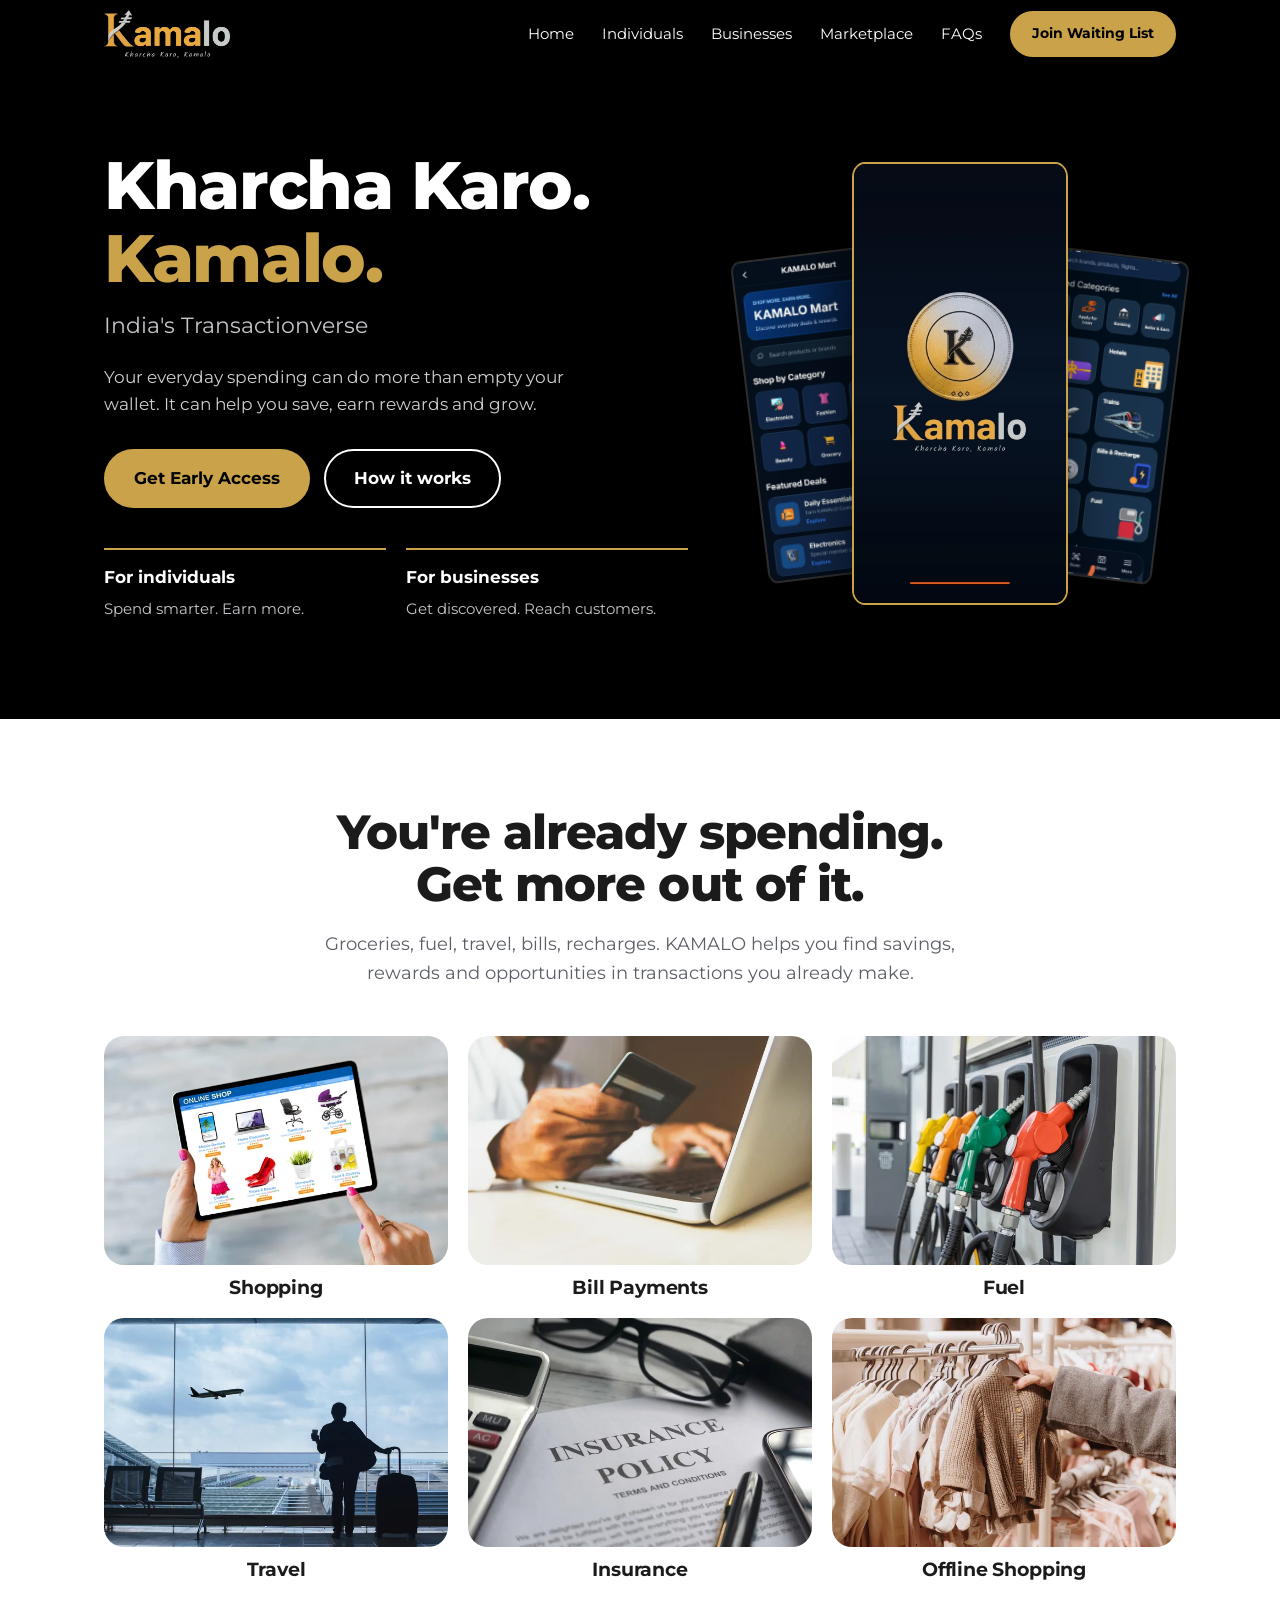
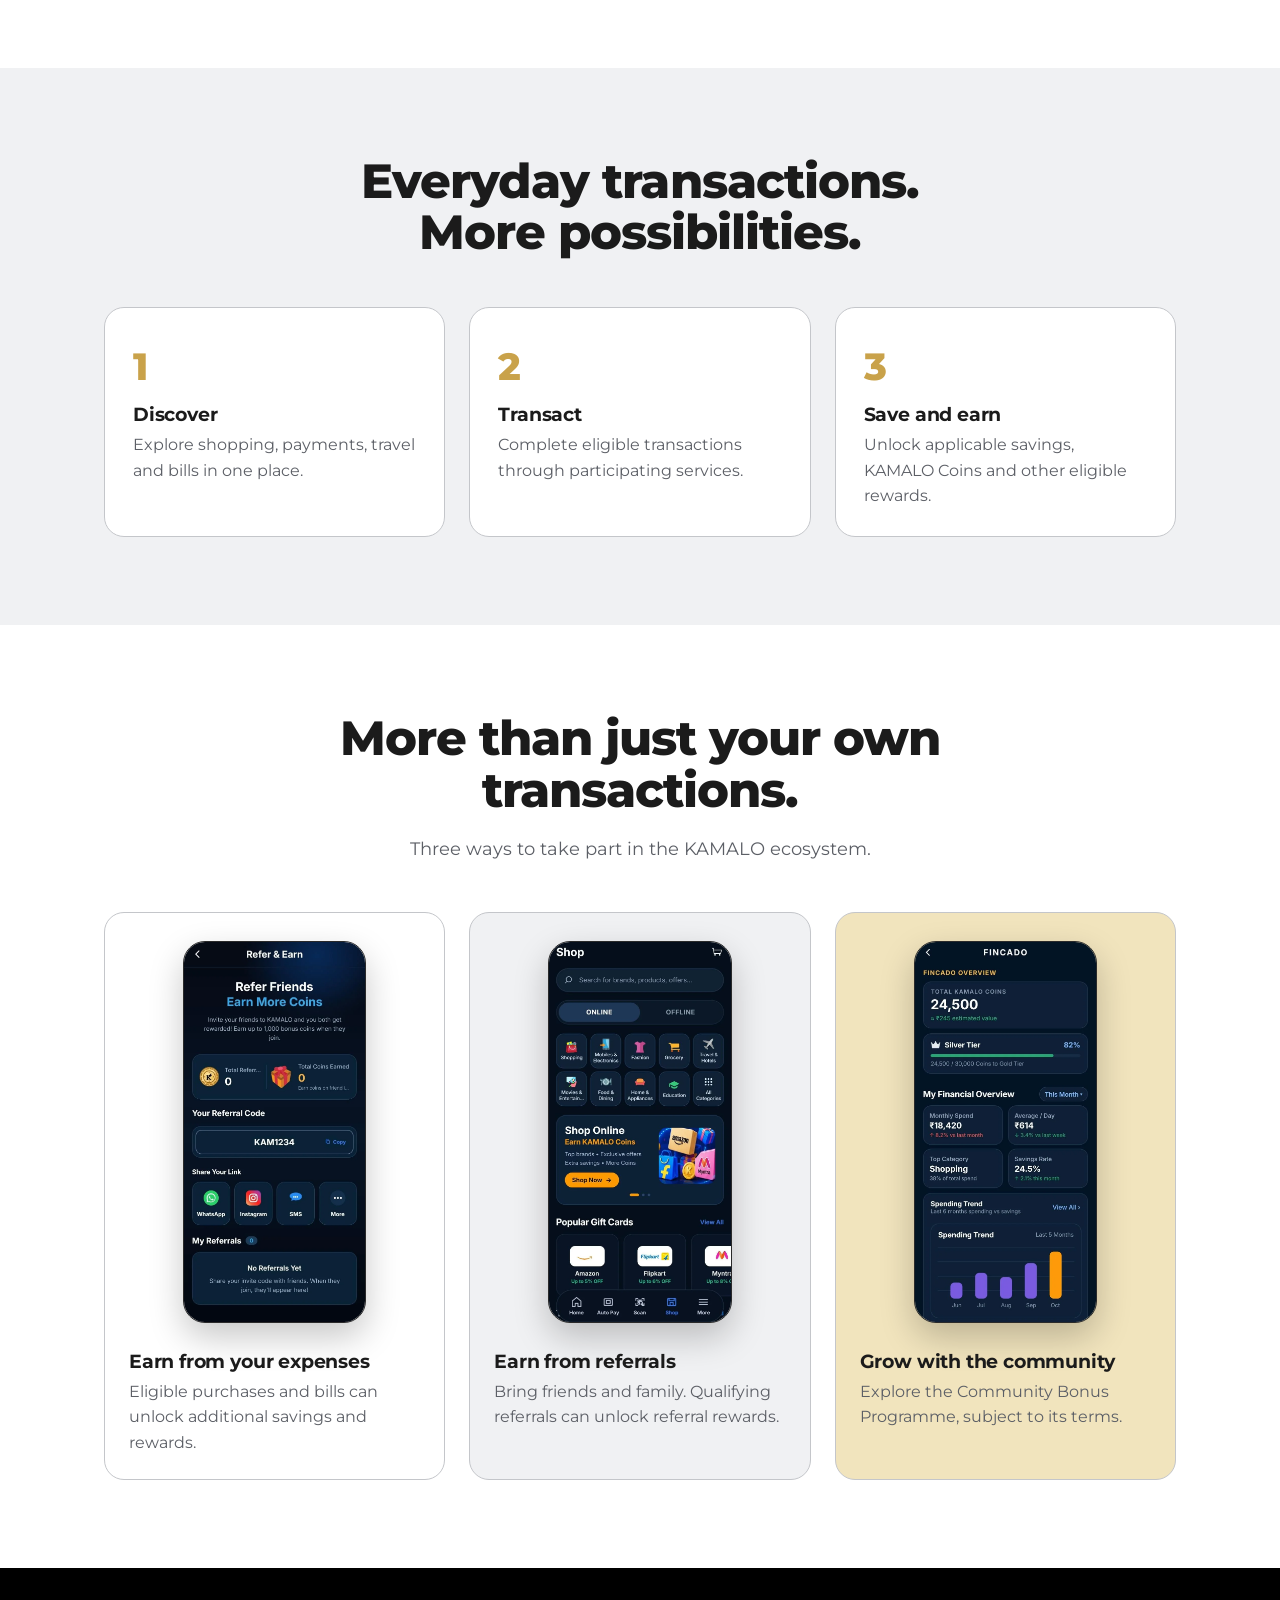
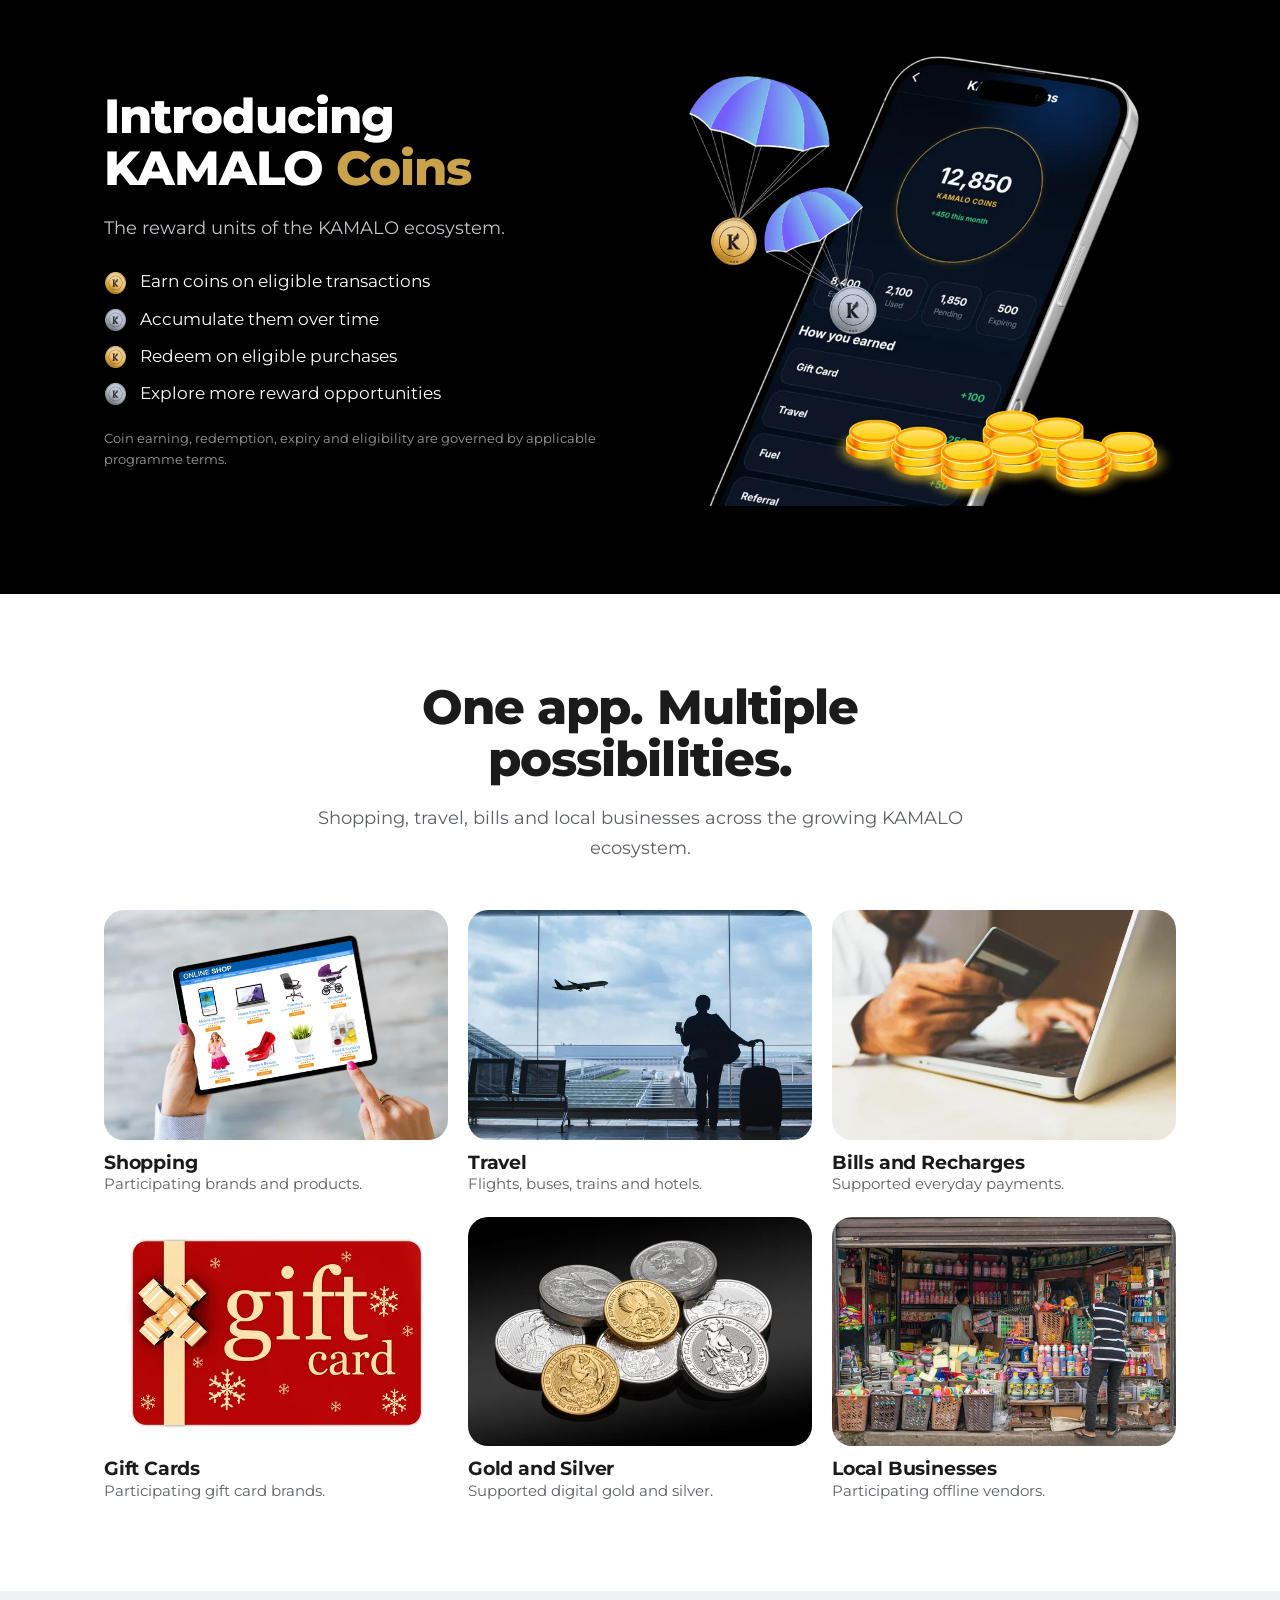
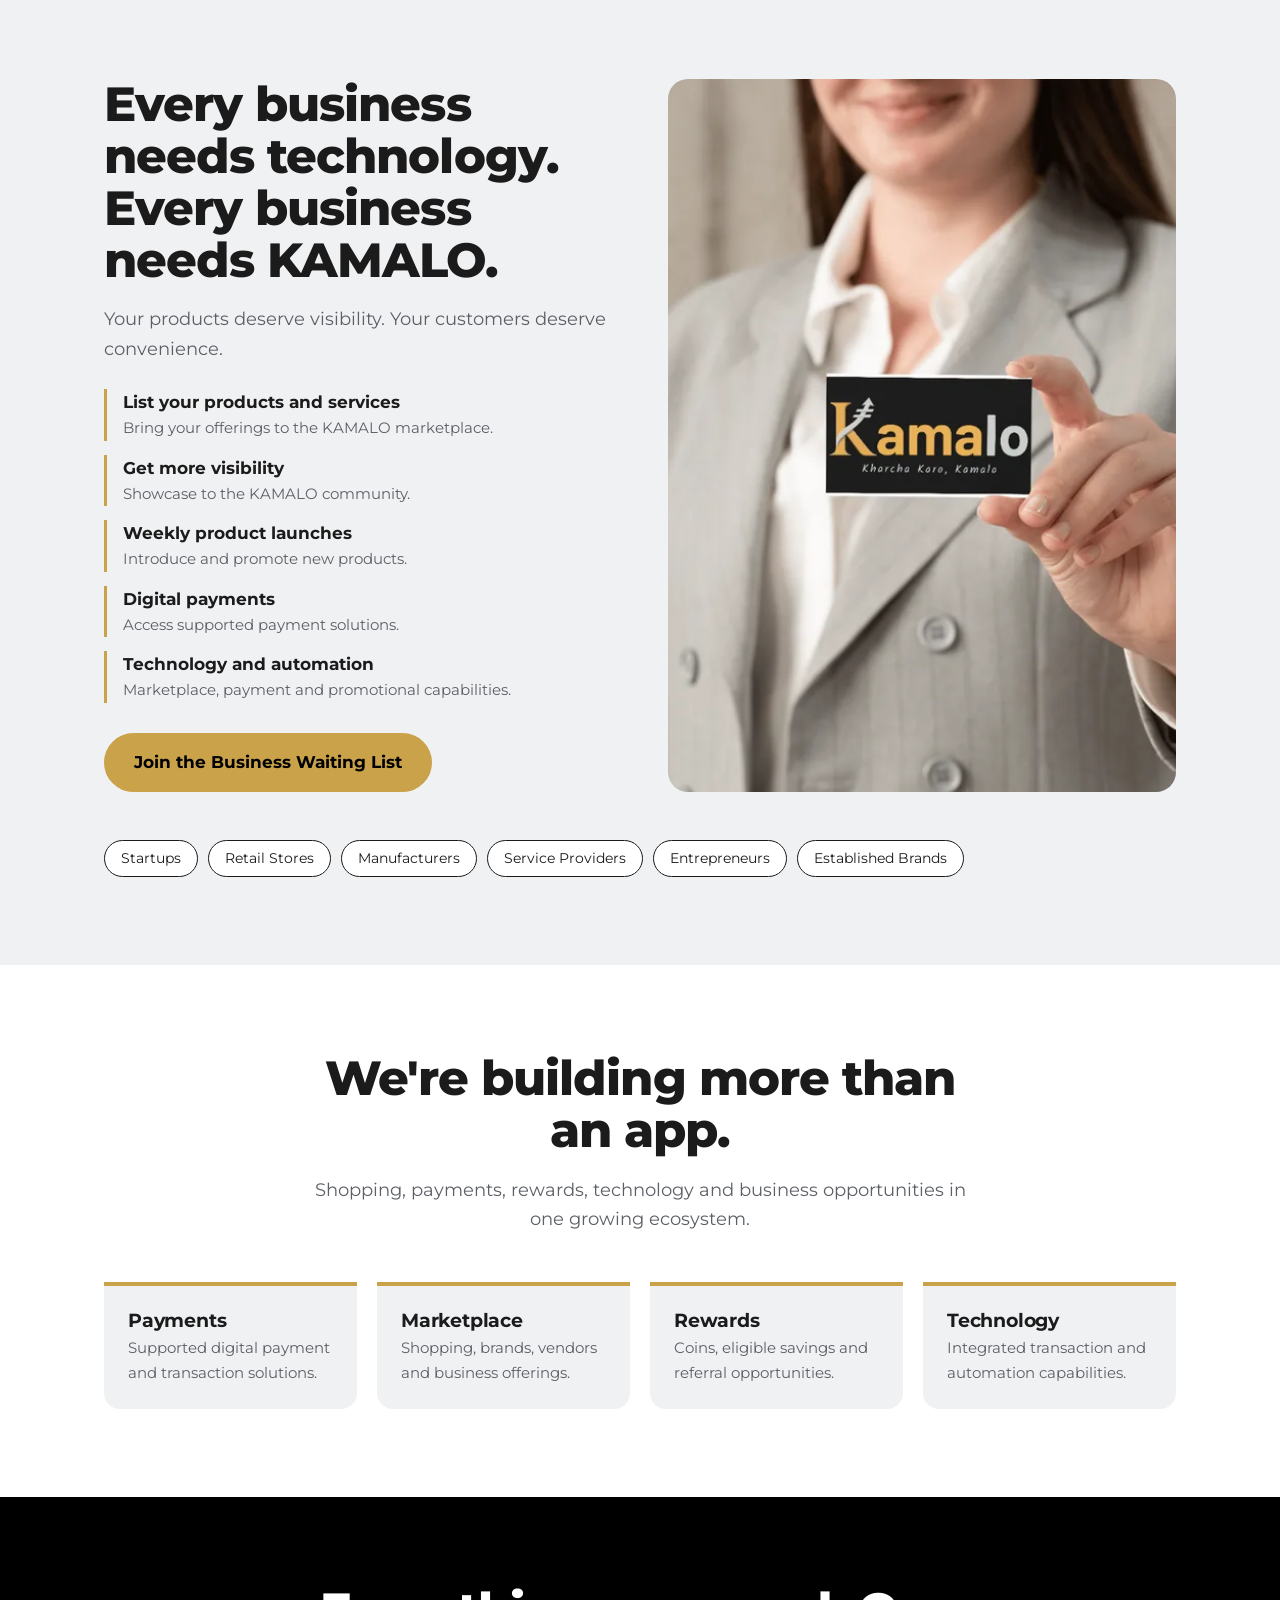
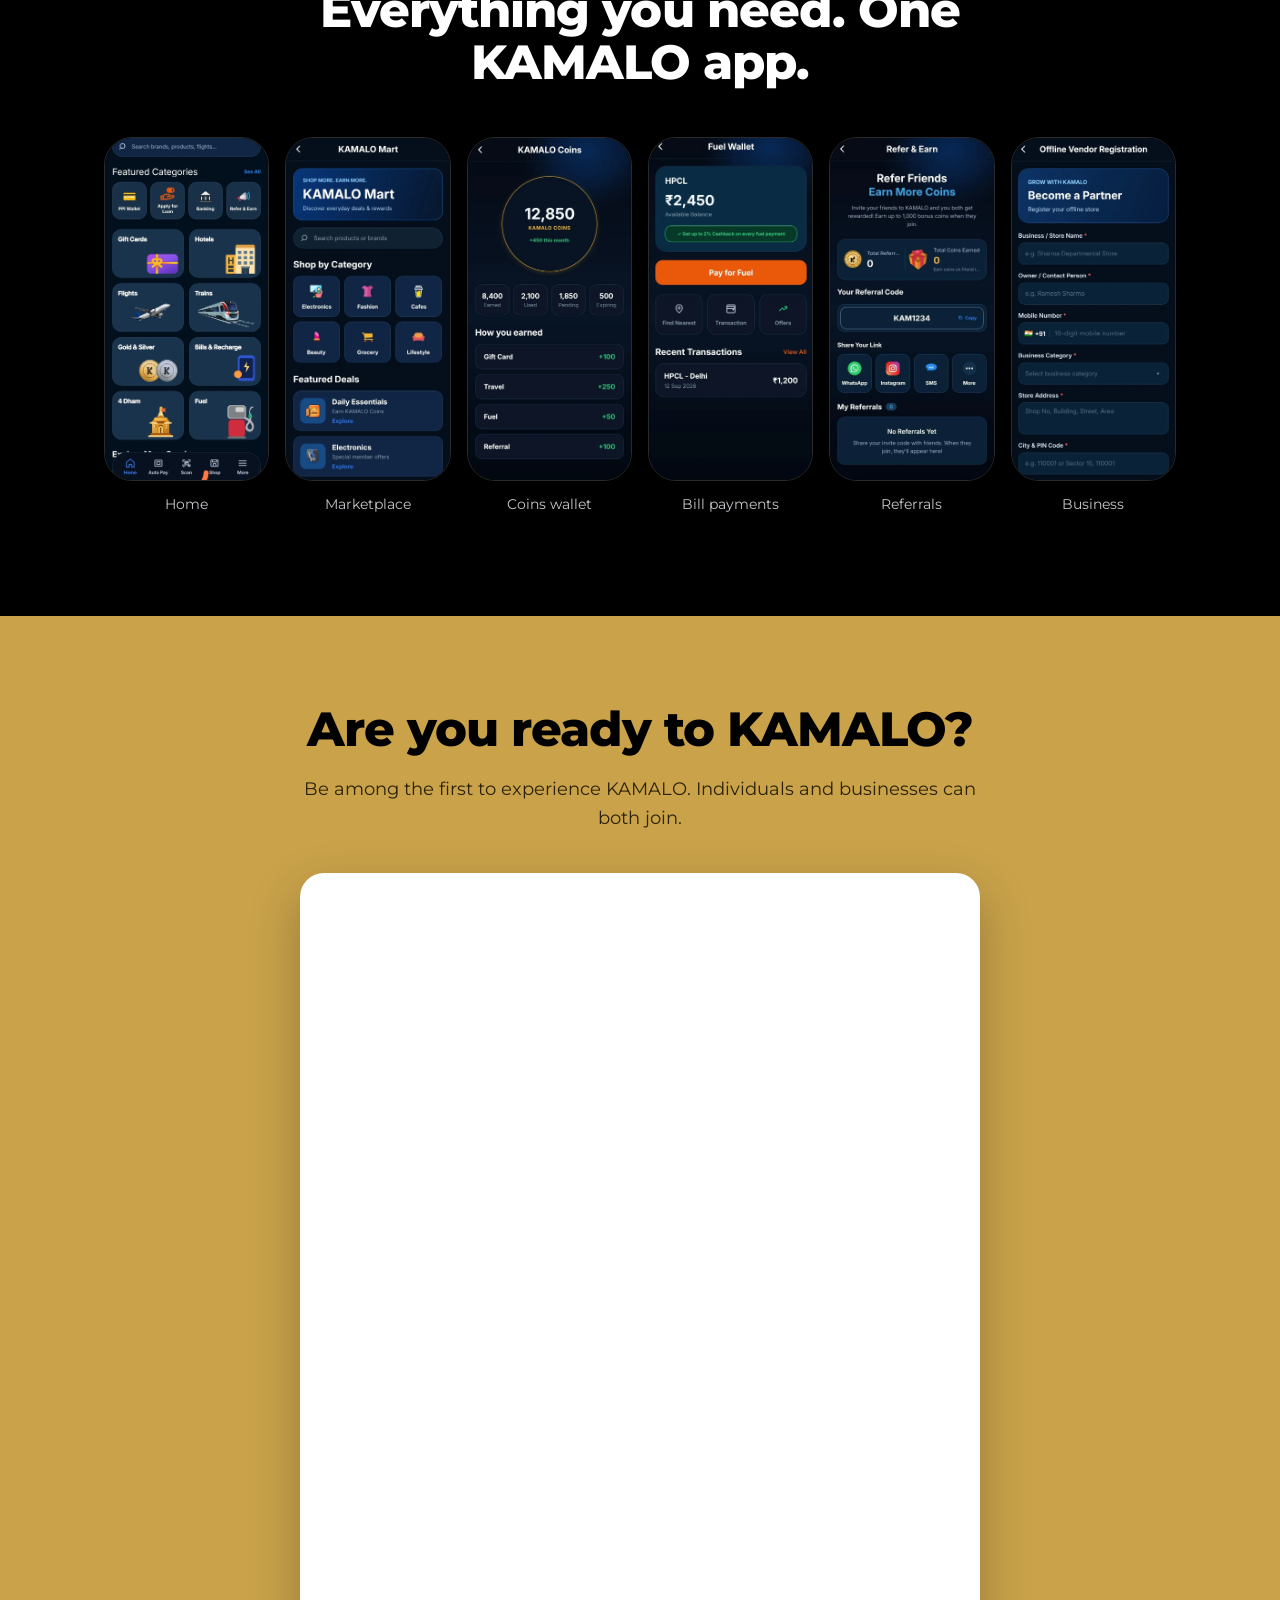
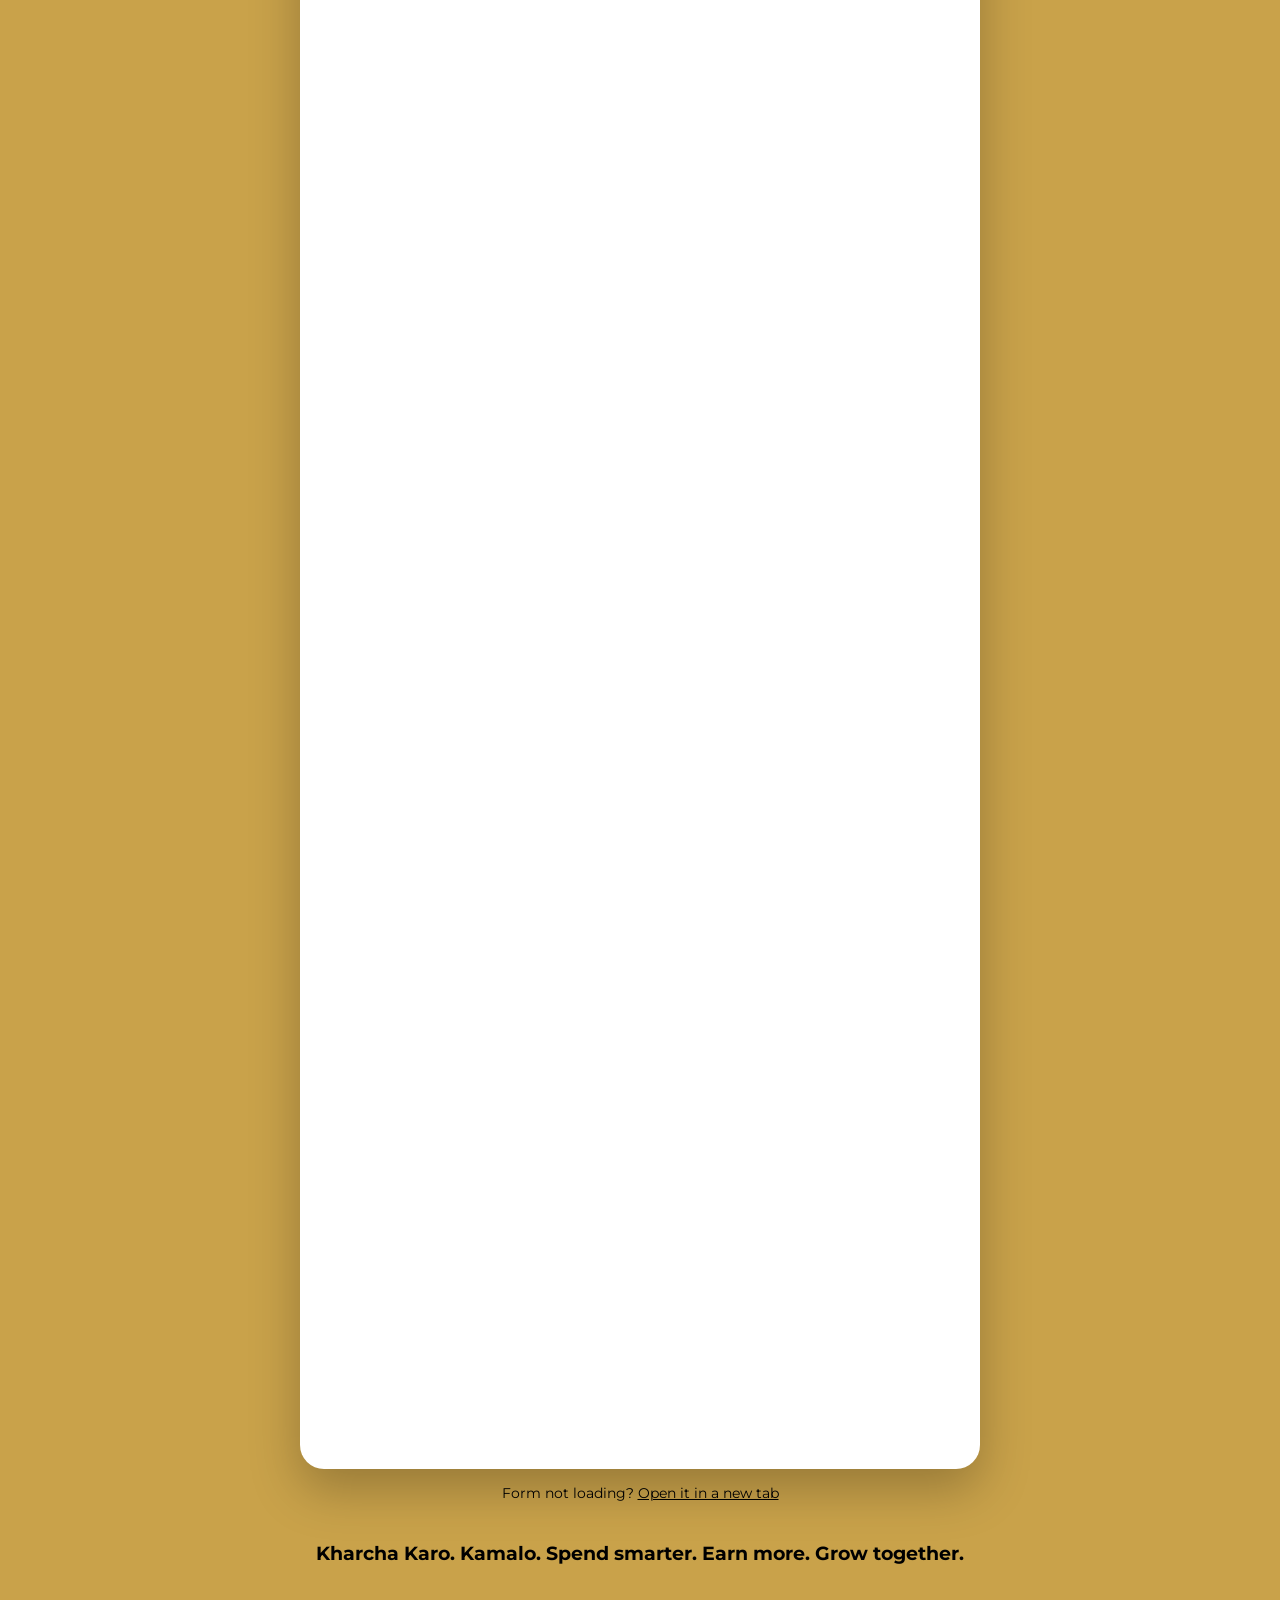
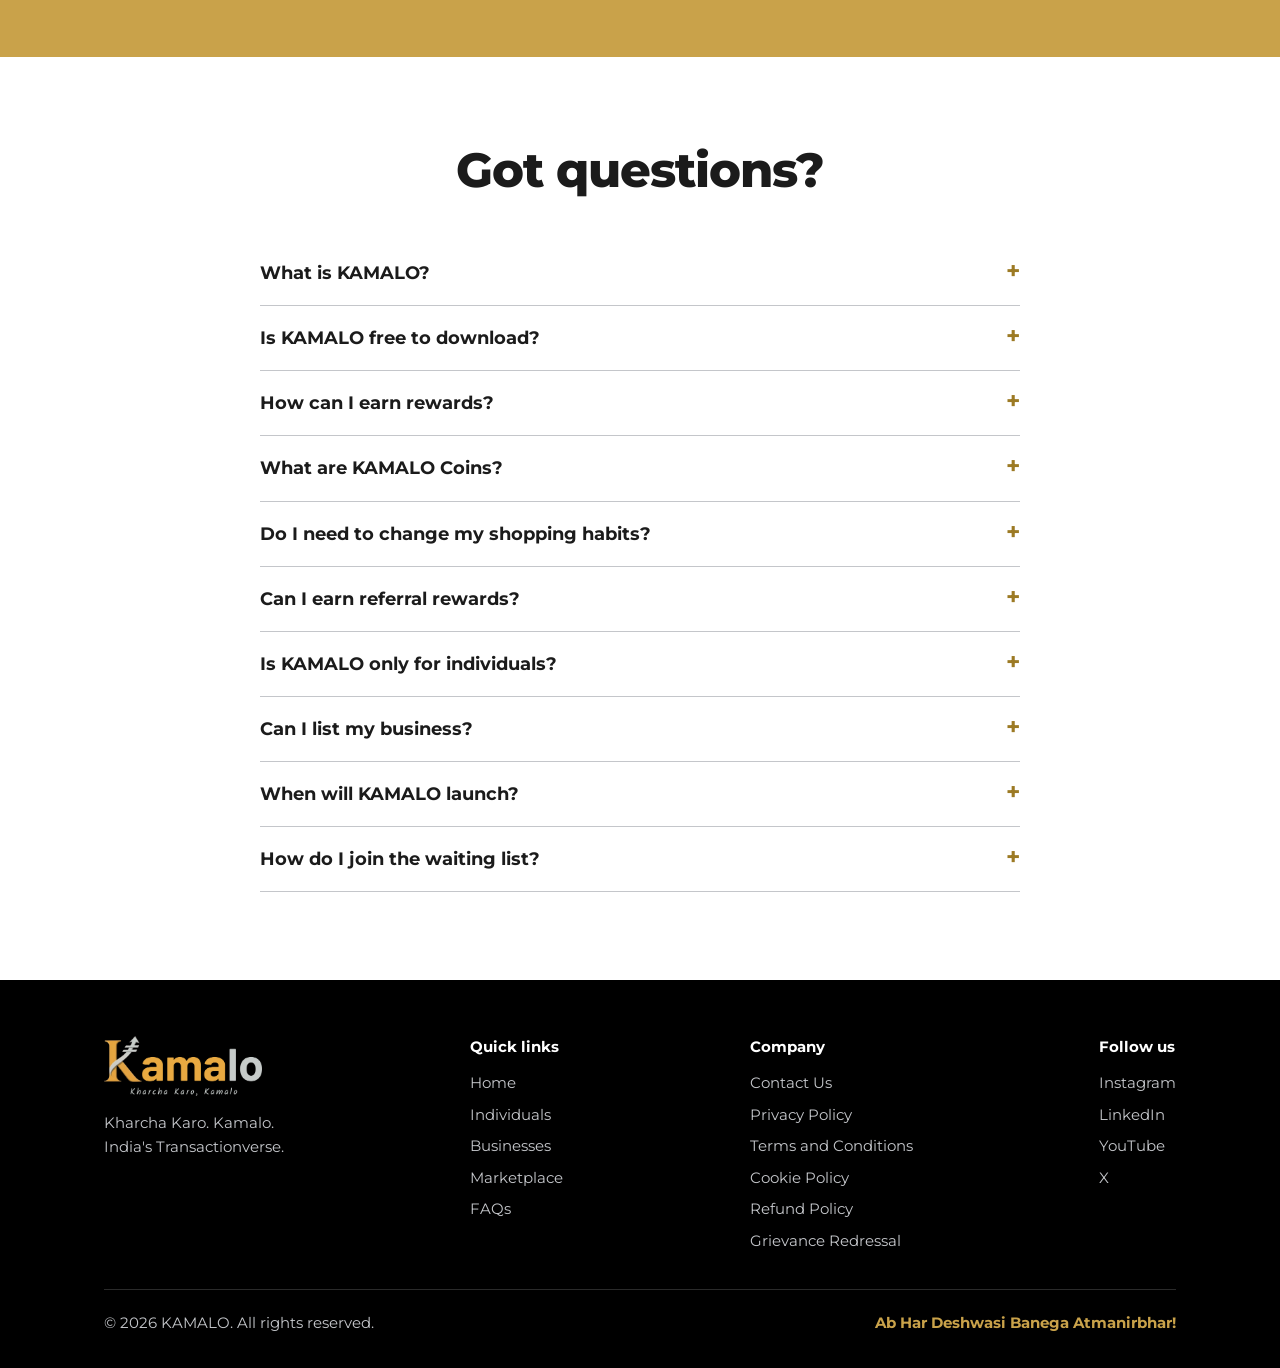
==== commit e06662ee: "add legal pages content" ====
--- a/index.html
+++ b/index.html
@@ -243,6 +243,7 @@
           <li><a href="pages/contact.html">Contact Us</a></li>
           <li><a href="pages/privacy-policy.html">Privacy Policy</a></li>
           <li><a href="pages/terms-and-conditions.html">Terms and Conditions</a></li>
+          <li><a href="pages/cookie-policy.html">Cookie Policy</a></li>
           <li><a href="pages/refund-policy.html">Refund Policy</a></li>
           <li><a href="pages/grievance-redressal.html">Grievance Redressal</a></li>
         </ul>
